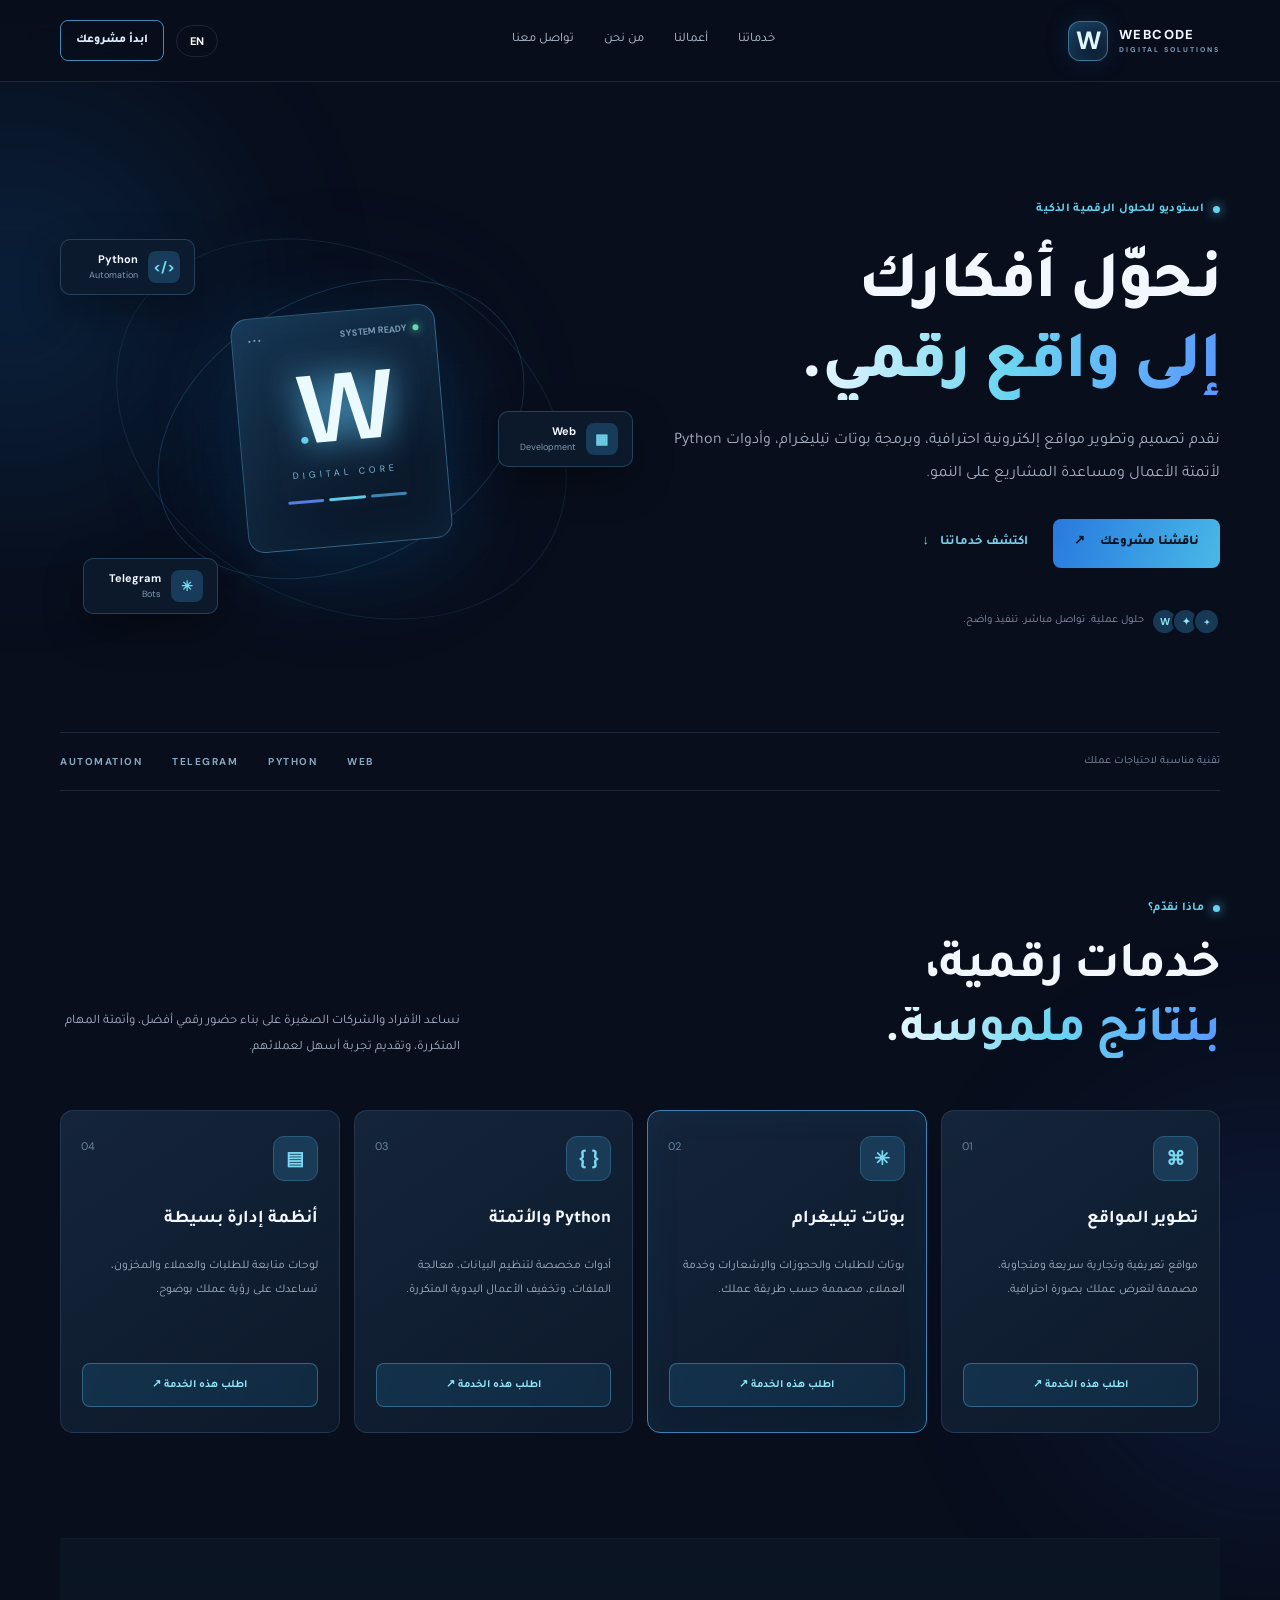
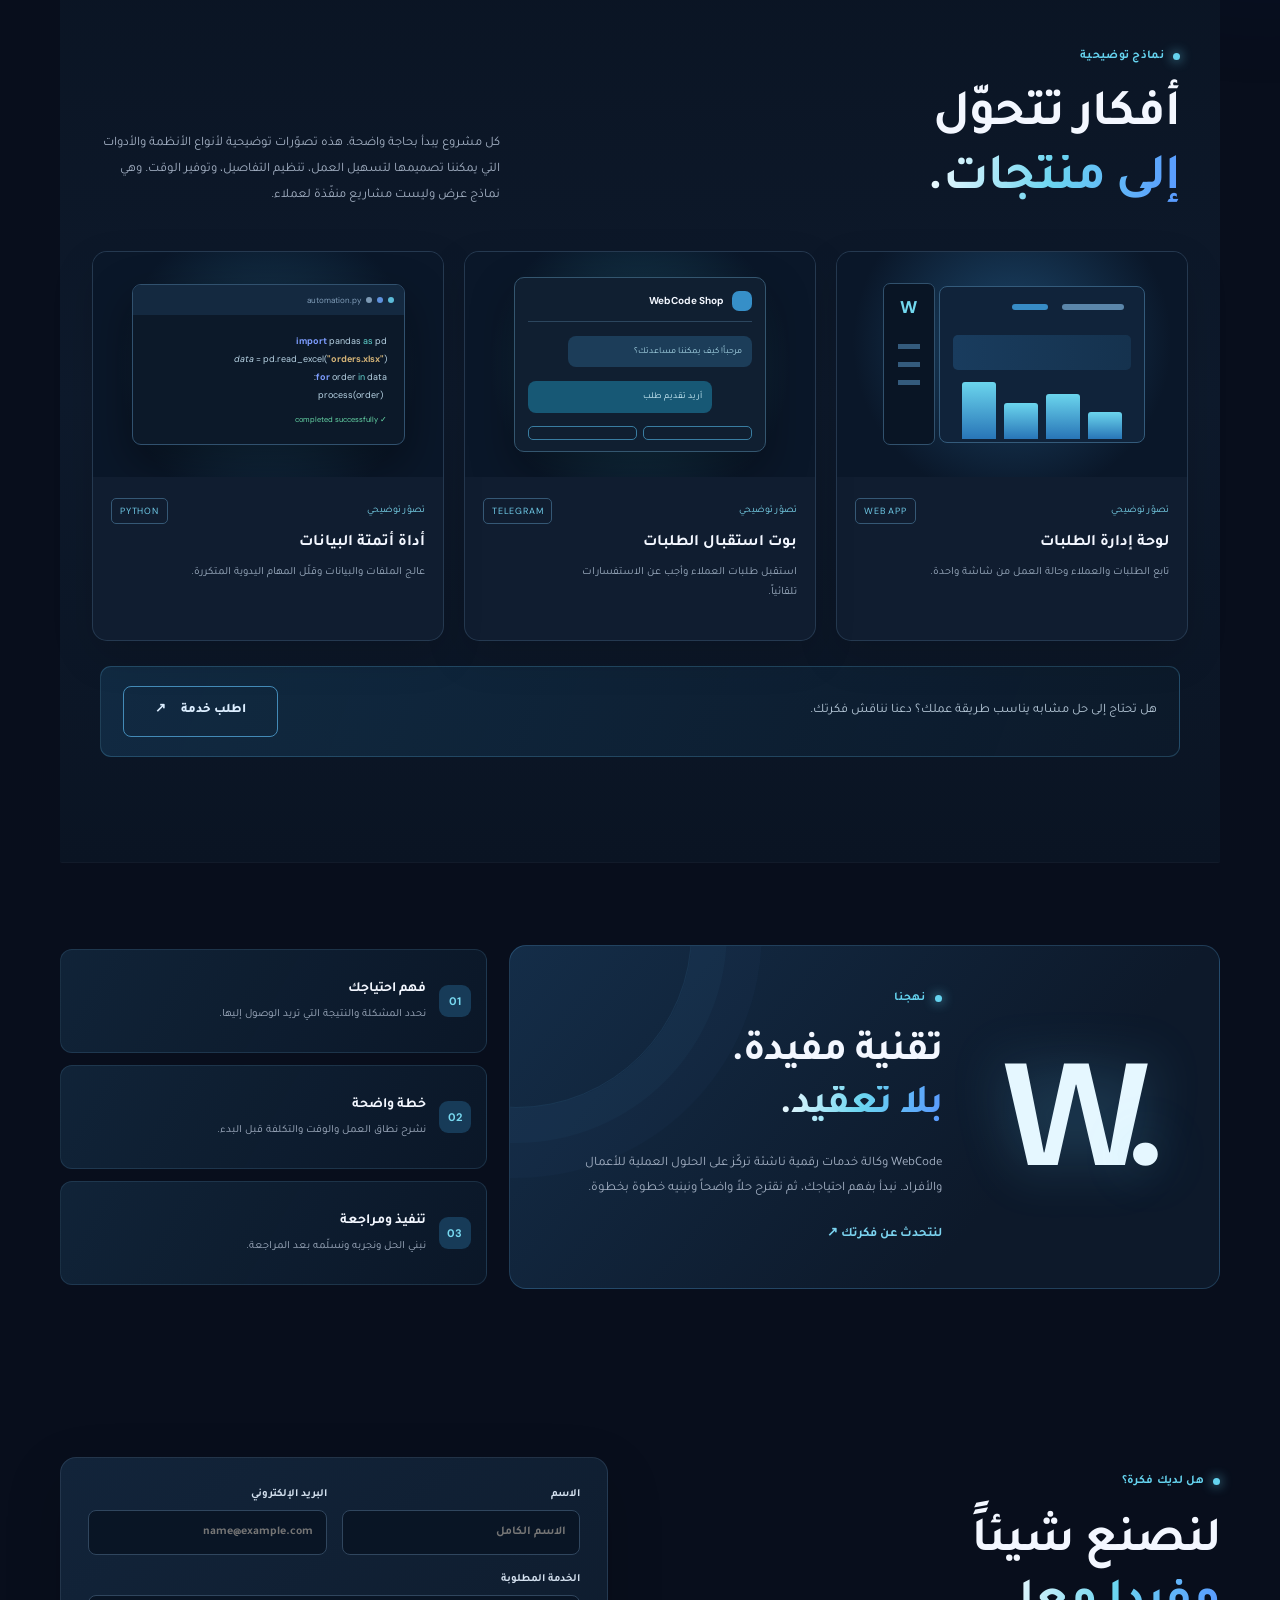
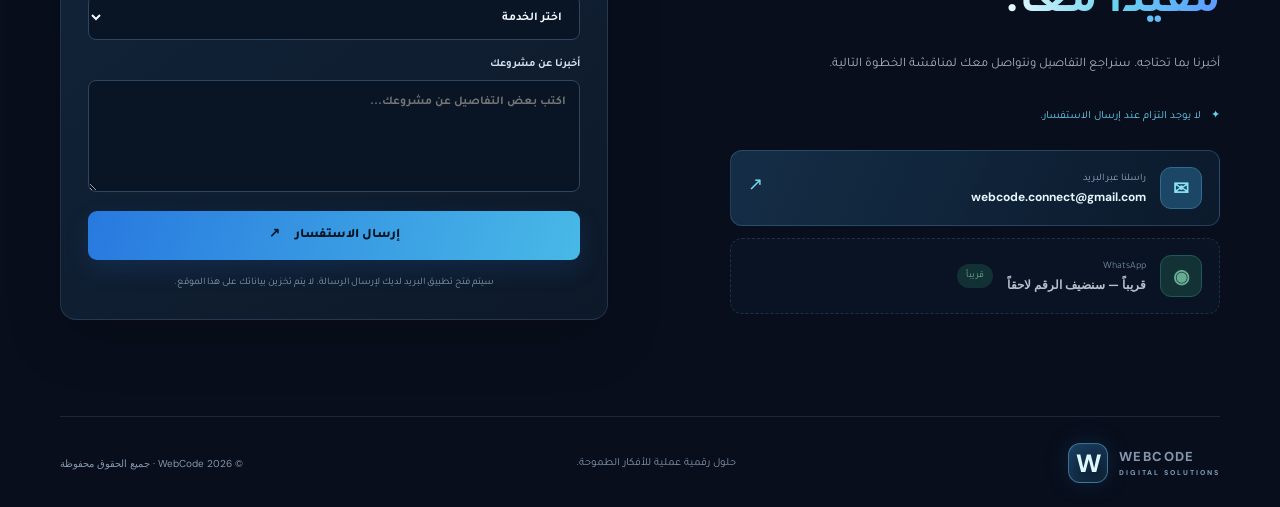
==== index.html @ d2f38f5b "Add files via upload" ====
<!doctype html>
<html lang="ar" dir="rtl">
<head>
<meta charset="utf-8"><meta name="viewport" content="width=device-width, initial-scale=1">
<meta name="description" content="WebCode في لبنان تقدم تصميم وتطوير المواقع الإلكترونية، إنشاء بوتات تيليغرام، وبرمجة أدوات Python وأتمتة الأعمال في لبنان والعالم العربي وخارجه.">
<meta name="theme-color" content="#080e1c"><meta name="robots" content="index, follow">
<meta property="og:type" content="website"><meta property="og:title" content="WebCode Lebanon | Web Development, Telegram Bots & Python"><meta property="og:description" content="تصميم وتطوير مواقع إلكترونية، بوتات تيليغرام، وأدوات Python لأتمتة الأعمال."><meta property="og:locale" content="ar_LB"><meta name="twitter:card" content="summary">
<link rel="icon" type="image/svg+xml" href="favicon.svg"><title>WebCode Lebanon | تصميم مواقع، بوتات تيليغرام وبرمجة Python</title>
<link rel="preconnect" href="https://fonts.googleapis.com"><link rel="preconnect" href="https://fonts.gstatic.com" crossorigin><link href="https://fonts.googleapis.com/css2?family=DM+Sans:wght@400;500;600;700;800&family=Tajawal:wght@400;500;600;700;800&display=swap" rel="stylesheet">
<script type="application/ld+json">{"@context":"https://schema.org","@type":"Organization","name":"WebCode","alternateName":"WebCode Lebanon","description":"WebCode Lebanon provides website development, Telegram bot development, Python automation and simple business systems.","areaServed":["Lebanon","Middle East","Worldwide"],"knowsAbout":["Web Development","Telegram Bots","Python Automation","Business Systems"],"availableLanguage":["Arabic","English"],"email":"webcode.connect@gmail.com"}</script>
<link rel="stylesheet" href="styles.css"></head>
<body><div class="ambient ambient-one"></div><div class="ambient ambient-two"></div>
<header class="site-header">
<a class="brand" href="#home" aria-label="WebCode home"><span class="brand-mark" aria-hidden="true">W</span><span class="brand-name">WEBCODE<span>DIGITAL SOLUTIONS</span></span></a>
<nav class="desktop-nav" aria-label="Main navigation"><a href="#services" data-i18n="navServices">خدماتنا</a><a href="#work" data-i18n="navWork">أعمالنا</a><a href="#about" data-i18n="navAbout">من نحن</a><a href="#contact" data-i18n="navContact">تواصل معنا</a></nav>
<div class="header-actions"><button class="lang-toggle" id="langToggle" type="button" aria-label="Switch language">EN</button><a class="button button-small button-outline" href="#contact" data-i18n="startProject">ابدأ مشروعك</a><button class="menu-toggle" id="menuToggle" aria-label="Open menu" aria-expanded="false">☰</button></div>
</header>
<main>
<section class="hero section-shell" id="home"><div class="hero-copy">
<div class="eyebrow"><span class="eyebrow-dot"></span><span data-i18n="eyebrow">استوديو للحلول الرقمية الذكية</span></div>
<h1 data-i18n="heroTitle">نحوّل أفكارك<br><span>إلى واقع رقمي.</span></h1>
<p class="hero-description" data-i18n="heroText">نقدم تصميم وتطوير مواقع إلكترونية احترافية، وبرمجة بوتات تيليغرام، وأدوات Python لأتمتة الأعمال ومساعدة المشاريع على النمو.</p>
<div class="hero-actions"><a class="button button-primary" href="#contact" data-i18n="heroCta">ناقشنا مشروعك <span class="arrow">↗</span></a><a class="text-link" href="#services" data-scroll-target="services" data-i18n="exploreServices">اكتشف خدماتنا <span>↓</span></a></div>
<div class="hero-proof"><div class="proof-avatars"><i>W</i><i>✦</i><i>+</i></div><span data-i18n="heroProof">حلول عملية. تواصل مباشر. تنفيذ واضح.</span></div></div>
<div class="hero-visual" aria-label="WebCode digital development and automation illustration"><div class="visual-grid"></div><div class="orbit orbit-a"></div><div class="orbit orbit-b"></div>
<div class="core-card"><div class="core-top"><span class="status"><i></i><b data-i18n="systemReady">SYSTEM READY</b></span><span class="core-dots">•••</span></div><div class="core-logo">W<span>.</span></div><div class="core-caption" data-i18n="digitalCore">DIGITAL CORE</div><div class="core-lines"><i></i><i></i><i></i></div></div>
<div class="float-card float-code"><span class="float-icon">&lt;/&gt;</span><div><b>Python</b><small data-i18n="automation">Automation</small></div></div>
<div class="float-card float-web"><span class="float-icon">▦</span><div><b>Web</b><small data-i18n="development">Development</small></div></div>
<div class="float-card float-bot"><span class="float-icon">✳</span><div><b>Telegram</b><small data-i18n="bots">Bots</small></div></div><div class="visual-glow"></div></div></section>
<section class="trust-strip section-shell"><span data-i18n="stripText">تقنية مناسبة لاحتياجات عملك</span><div><b>WEB</b><b>PYTHON</b><b>TELEGRAM</b><b>AUTOMATION</b></div></section>
<section class="section section-shell" id="services"><div class="section-heading"><div><div class="eyebrow"><span class="eyebrow-dot"></span><span data-i18n="whatWeDo">ماذا نقدّم؟</span></div><h2 data-i18n="servicesTitle">خدمات رقمية،<br><span>بنتائج ملموسة.</span></h2></div><p data-i18n="servicesIntro">نساعد الأفراد والشركات الصغيرة على بناء حضور رقمي أفضل، وأتمتة المهام المتكررة، وتقديم تجربة أسهل لعملائهم.</p></div>
<div class="service-grid">
<article class="service-card"><div class="service-icon">⌘</div><span class="card-number">01</span><h3 data-i18n="service1Title">تطوير المواقع</h3><p data-i18n="service1Text">مواقع تعريفية وتجارية سريعة ومتجاوبة، مصممة لتعرض عملك بصورة احترافية.</p><a href="#contact" class="card-link" data-service="Web development" data-i18n="learnMore">اطلب هذه الخدمة ↗</a></article>
<article class="service-card featured"><div class="service-icon">✳</div><span class="card-number">02</span><h3 data-i18n="service2Title">بوتات تيليغرام</h3><p data-i18n="service2Text">بوتات للطلبات والحجوزات والإشعارات وخدمة العملاء، مصممة حسب طريقة عملك.</p><a href="#contact" class="card-link" data-service="Telegram bots" data-i18n="learnMore">اطلب هذه الخدمة ↗</a></article>
<article class="service-card"><div class="service-icon">{ }</div><span class="card-number">03</span><h3 data-i18n="service3Title">Python والأتمتة</h3><p data-i18n="service3Text">أدوات مخصصة لتنظيم البيانات، معالجة الملفات، وتخفيف الأعمال اليدوية المتكررة.</p><a href="#contact" class="card-link" data-service="Python automation" data-i18n="learnMore">اطلب هذه الخدمة ↗</a></article>
<article class="service-card"><div class="service-icon">▤</div><span class="card-number">04</span><h3 data-i18n="service4Title">أنظمة إدارة بسيطة</h3><p data-i18n="service4Text">لوحات متابعة للطلبات والعملاء والمخزون، تساعدك على رؤية عملك بوضوح.</p><a href="#contact" class="card-link" data-service="Business systems" data-i18n="learnMore">اطلب هذه الخدمة ↗</a></article></div></section>
<section class="section section-shell work-section" id="work"><div class="section-heading"><div><div class="eyebrow"><span class="eyebrow-dot"></span><span data-i18n="selectedConcepts">نماذج توضيحية</span></div><h2 data-i18n="workTitle">أفكار تتحوّل<br><span>إلى منتجات.</span></h2></div><p data-i18n="workIntro">كل مشروع يبدأ بحاجة واضحة. هذه تصوّرات توضيحية لأنواع الأنظمة والأدوات التي يمكننا تصميمها لتسهيل العمل، تنظيم التفاصيل، وتوفير الوقت. وهي نماذج عرض وليست مشاريع منفّذة لعملاء.</p></div>
<div class="work-grid">
<article class="work-card work-large"><div class="work-art dashboard-art"><div class="dash-sidebar"></div><div class="dash-main"><i></i><i></i><div class="dash-chart"></div><div class="dash-bars"><b></b><b></b><b></b><b></b></div></div></div><div class="work-meta"><div><span data-i18n="concept">تصوّر توضيحي</span><h3 data-i18n="work1Title">لوحة إدارة الطلبات</h3><small class="work-description" data-i18n="work1Desc">تابع الطلبات والعملاء وحالة العمل من شاشة واحدة.</small></div><span class="work-tag">WEB APP</span></div></article>
<article class="work-card"><div class="work-art bot-art"><div class="chat-window"><div class="chat-head"><i></i><b>WebCode Shop</b></div><div class="chat-bubble" data-i18n="chatDemo1">مرحباً! كيف يمكننا مساعدتك؟</div><div class="chat-bubble user-bubble" data-i18n="chatDemo2">أريد تقديم طلب</div><div class="chat-options"><i></i><i></i></div></div></div><div class="work-meta"><div><span data-i18n="concept">تصوّر توضيحي</span><h3 data-i18n="work2Title">بوت استقبال الطلبات</h3><small class="work-description" data-i18n="work2Desc">استقبل طلبات العملاء وأجب عن الاستفسارات تلقائياً.</small></div><span class="work-tag">TELEGRAM</span></div></article>
<article class="work-card"><div class="work-art automation-art"><div class="code-window"><div class="code-head"><i></i><i></i><i></i><span>automation.py</span></div><div class="code-body"><b>import</b> pandas <em>as</em> pd<br><i>data</i> = pd.read_excel(<strong>"orders.xlsx"</strong>)<br><b>for</b> order <em>in</em> data:<br>&nbsp;&nbsp;process(order)<br><small>✓ completed successfully</small></div></div></div><div class="work-meta"><div><span data-i18n="concept">تصوّر توضيحي</span><h3 data-i18n="work3Title">أداة أتمتة البيانات</h3><small class="work-description" data-i18n="work3Desc">عالج الملفات والبيانات وقلّل المهام اليدوية المتكررة.</small></div><span class="work-tag">PYTHON</span></div></article></div><div class="work-cta"><p data-i18n="workCtaText">هل تحتاج إلى حل مشابه يناسب طريقة عملك؟ دعنا نناقش فكرتك.</p><a class="button button-outline" href="#contact" data-i18n="workCta">اطلب خدمة <span class="arrow">↗</span></a></div></section>
<section class="section section-shell about-section" id="about"><div class="about-panel"><div class="about-symbol" aria-hidden="true">W<span>.</span></div><div class="about-copy"><div class="eyebrow"><span class="eyebrow-dot"></span><span data-i18n="ourApproach">نهجنا</span></div><h2 data-i18n="aboutTitle">تقنية مفيدة.<br><span>بلا تعقيد.</span></h2><p data-i18n="aboutText">WebCode وكالة خدمات رقمية ناشئة تركّز على الحلول العملية للأعمال والأفراد. نبدأ بفهم احتياجك، ثم نقترح حلاً واضحاً ونبنيه خطوة بخطوة.</p><a class="text-link" href="#contact" data-i18n="talkToUs">لنتحدث عن فكرتك ↗</a></div></div>
<div class="about-points" aria-label="Our approach"><article><b>01</b><div><h3 data-i18n="point1Title">فهم احتياجك</h3><p data-i18n="point1Text">نحدد المشكلة والنتيجة التي تريد الوصول إليها.</p></div></article><article><b>02</b><div><h3 data-i18n="point2Title">خطة واضحة</h3><p data-i18n="point2Text">نشرح نطاق العمل والوقت والتكلفة قبل البدء.</p></div></article><article><b>03</b><div><h3 data-i18n="point3Title">تنفيذ ومراجعة</h3><p data-i18n="point3Text">نبني الحل ونجربه ونسلّمه بعد المراجعة.</p></div></article></div></section>
<section class="section section-shell contact-section" id="contact"><div class="contact-copy"><div class="eyebrow"><span class="eyebrow-dot"></span><span data-i18n="contactEyebrow">هل لديك فكرة؟</span></div><h2 data-i18n="contactTitle">لنصنع شيئاً<br><span>مفيداً معاً.</span></h2><p data-i18n="contactText">أخبرنا بما تحتاجه. سنراجع التفاصيل ونتواصل معك لمناقشة الخطوة التالية.</p><div class="contact-note"><span>✦</span><span data-i18n="contactNote">لا يوجد التزام عند إرسال الاستفسار.</span></div>
<div class="contact-channels">
<a class="contact-email" href="mailto:webcode.connect@gmail.com?subject=WebCode%20Project%20Inquiry"><b>✉</b><span><small data-i18n="emailUs">راسلنا عبر البريد</small><strong>webcode.connect@gmail.com</strong></span><i>↗</i></a>
<div class="contact-email whatsapp-soon"><b>◉</b><span><small>WhatsApp</small><strong data-i18n="whatsappSoon">قريباً — سنضيف الرقم لاحقاً</strong></span><label data-i18n="soon">قريباً</label></div>
</div></div>
<form class="contact-form" id="contactForm" action="https://formsubmit.co/webcode.connect@gmail.com" method="POST">
<input type="hidden" name="_subject" value="New project inquiry — WebCode">
<input type="hidden" name="_template" value="table"><label><span data-i18n="formName">الاسم</span><input name="name" required maxlength="80" autocomplete="name" placeholder="الاسم الكامل" data-i18n-placeholder="namePlaceholder"></label><label><span data-i18n="formEmail">البريد الإلكتروني</span><input name="_replyto" type="email" required maxlength="120" autocomplete="email" placeholder="name@example.com" data-i18n-placeholder="emailPlaceholder"></label><label><span data-i18n="formService">الخدمة المطلوبة</span><select name="service" required><option value="" data-i18n="chooseService">اختر الخدمة</option><option value="Website">تطوير موقع إلكتروني</option><option value="Telegram bot">بوت تيليغرام</option><option value="Python automation">أتمتة Python</option><option value="Business system">نظام إدارة</option><option value="Other">طلب آخر</option></select></label><label><span data-i18n="formDetails">أخبرنا عن مشروعك</span><textarea name="details" rows="4" required maxlength="1500" placeholder="اكتب بعض التفاصيل عن مشروعك..." data-i18n-placeholder="detailsPlaceholder"></textarea></label><button class="button button-primary submit-button" type="submit"><span data-i18n="sendRequest">إرسال الاستفسار</span><span>↗</span></button><p class="form-hint" id="formHint" data-i18n="formHint">سيتم فتح تطبيق البريد لديك لإرسال الرسالة. لا يتم تخزين بياناتك على هذا الموقع.</p></form></section>
</main>
<footer class="site-footer section-shell"><a class="brand" href="#home"><span class="brand-mark" aria-hidden="true">W</span><span class="brand-name">WEBCODE<span>DIGITAL SOLUTIONS</span></span></a><p data-i18n="footerText">حلول رقمية عملية للأفكار الطموحة.</p><span>© <span id="year"></span> WebCode · <span data-i18n="rights">جميع الحقوق محفوظة</span></span></footer>
<script src="script.js"></script></body></html>
---- styles.css ----
*{box-sizing:border-box}
:root{--bg:#080e1c;--bg2:#0c1728;--panel:#101d30;--text:#f3f7ff;--muted:#a4b1c4;--blue:#438ff0;--cyan:#65d3ef;--line:rgba(150,184,224,.15)}
html{scroll-behavior:smooth;scroll-padding-top:100px;overflow-x:clip}
body{margin:0;background:var(--bg);color:var(--text);font-family:"Tajawal",sans-serif;line-height:1.75;overflow-x:hidden}
body[dir=ltr]{font-family:"DM Sans",sans-serif}
a{color:inherit;text-decoration:none}button,input,select,textarea{font:inherit}
.section-shell{width:min(1160px,calc(100% - 48px));margin-inline:auto}
.ambient{position:fixed;z-index:-1;pointer-events:none;border-radius:50%;filter:blur(95px);opacity:.17}
.ambient-one{width:390px;height:390px;top:100px;left:-180px;background:#1676c7}
.ambient-two{width:420px;height:420px;top:1100px;right:-200px;background:#244caa}
.site-header{height:82px;position:sticky;top:0;z-index:30;display:flex;align-items:center;justify-content:space-between;padding:0 max(24px,calc((100vw - 1160px)/2));gap:25px;background:rgba(8,14,28,.88);backdrop-filter:blur(18px);border-bottom:1px solid var(--line)}
.brand{display:flex;align-items:center;gap:11px;direction:ltr;flex-shrink:0}
.brand-mark{width:38px;height:38px;border-radius:10px;display:grid;place-items:center;background:linear-gradient(145deg,#173657,#0d1b2e);border:1px solid #315b7b;color:#dff8ff;font:800 24px "DM Sans";box-shadow:0 0 24px #277fc22b}
.brand-name{font:800 13px "DM Sans";letter-spacing:1.4px;display:flex;flex-direction:column;line-height:1.2}
.brand-name span{font-size:7px;letter-spacing:2px;color:#7c9bb9;margin-top:4px}
.desktop-nav{display:flex;align-items:center;gap:30px;color:#b7c4d6;font-size:13px}
.desktop-nav a{transition:color .2s}.desktop-nav a:hover{color:var(--cyan)}
.header-actions{display:flex;align-items:center;gap:12px}
.lang-toggle{border:1px solid var(--line);border-radius:30px;background:transparent;color:white;padding:8px 13px;font:700 11px "DM Sans";cursor:pointer}
.button{display:inline-flex;align-items:center;justify-content:center;gap:15px;padding:13px 21px;border:0;border-radius:8px;background:linear-gradient(110deg,#2879df,#48b9e7);color:#061321;font-weight:800;font-size:13px;cursor:pointer;transition:transform .2s,filter .2s}
.button:hover{transform:translateY(-2px);filter:brightness(1.08)}
.button-small{padding:9px 15px;font-size:12px}
.button-outline{background:transparent;color:#dceeff;border:1px solid #438ab7}
.menu-toggle{display:none;border:0;background:none;color:white;font-size:22px;cursor:pointer}
.hero{min-height:650px;padding-top:78px;padding-bottom:35px;display:grid;grid-template-columns:1fr 1fr;align-items:center;gap:35px}
.hero-copy{padding-bottom:25px}
.eyebrow{display:inline-flex;align-items:center;gap:9px;color:var(--cyan);font-size:12px;font-weight:700;letter-spacing:.3px}
.eyebrow-dot{width:7px;height:7px;border-radius:50%;background:var(--cyan);box-shadow:0 0 12px var(--cyan)}
.hero h1{font-size:clamp(44px,5.2vw,68px);line-height:1.2;letter-spacing:-1.5px;margin:22px 0 18px;font-weight:800}
.hero h1 span,.section-heading h2 span,.about-panel h2 span,.contact-copy h2 span{background:linear-gradient(100deg,#f4fbff,#6bd5f0,#5898ff);background-clip:text;-webkit-background-clip:text;color:transparent}
.hero-description{max-width:590px;color:var(--muted);font-size:16px;line-height:2.05}
.hero-actions{display:flex;align-items:center;gap:25px;flex-wrap:wrap;margin-top:28px}
.text-link{color:#7bd3ef;font-size:13px;font-weight:700}.text-link span{margin-inline-start:8px}
.hero-proof{display:flex;align-items:center;gap:13px;color:#8798ad;font-size:11px;margin-top:40px}
.proof-avatars{display:flex;direction:ltr}.proof-avatars i{font-style:normal;width:27px;height:27px;margin-left:-6px;border-radius:50%;display:grid;place-items:center;background:#183956;border:2px solid var(--bg);color:#8ee5f5;font:700 10px "DM Sans"}
.hero-visual{height:440px;position:relative;display:grid;place-items:center}
.visual-grid{position:absolute;inset:10%;opacity:.2;background-image:linear-gradient(rgba(88,164,216,.17) 1px,transparent 1px),linear-gradient(90deg,rgba(88,164,216,.17) 1px,transparent 1px);background-size:28px 28px;mask-image:radial-gradient(ellipse,#000,transparent 70%)}
.orbit{position:absolute;border:1px solid rgba(90,177,235,.2);border-radius:50%;transform:rotate(-28deg)}
.orbit-a{width:390px;height:270px}.orbit-b{width:475px;height:350px;transform:rotate(28deg);opacity:.6}
.core-card{width:205px;height:235px;z-index:2;position:relative;border:1px solid rgba(112,190,238,.38);border-radius:17px;background:linear-gradient(145deg,#173653,#0b192b 75%);box-shadow:0 25px 85px #0d5b943b,inset 0 0 45px #2c85bb18;display:flex;align-items:center;flex-direction:column;padding:16px;transform:rotate(-5deg)}
.core-top{width:100%;display:flex;justify-content:space-between;align-items:center;color:#7b9bb7;font:9px "DM Sans"}
.status{display:flex;align-items:center;gap:6px}.status i{width:6px;height:6px;border-radius:50%;background:#61dcae;box-shadow:0 0 9px #61dcae}
.core-dots{letter-spacing:2px}
.core-logo{font:800 100px/.95 "DM Sans";letter-spacing:-12px;margin-top:22px;color:#eafaff;text-shadow:0 0 35px #5abbe9}
.core-logo span{color:var(--cyan)}
.core-caption{font:9px "DM Sans";letter-spacing:4px;color:#83b6d5;margin-top:13px}
.core-lines{width:70%;display:flex;gap:5px;margin-top:19px}.core-lines i{height:3px;flex:1;border-radius:4px;background:#3f83b4}.core-lines i:nth-child(2){background:#60c9e3}.core-lines i:nth-child(3){background:#547ce1}
.float-card{position:absolute;z-index:3;display:flex;align-items:center;gap:10px;padding:11px 14px;background:rgba(12,27,45,.95);border:1px solid rgba(115,181,225,.25);border-radius:10px;box-shadow:0 15px 40px #0005;min-width:135px}
.float-card b,.float-card small{display:block}.float-card b{font:700 11px "DM Sans"}.float-card small{font:9px "DM Sans";color:#809bb5;margin-top:3px}
.float-icon{width:32px;height:32px;display:grid;place-items:center;border-radius:8px;background:#173b58;color:#75d9f0;font:700 14px "DM Sans"}
.float-code{top:30px;left:0}.float-web{top:46%;right:-10px}.float-bot{bottom:35px;left:4%}
.visual-glow{position:absolute;width:180px;height:180px;border-radius:50%;background:#147cc5;filter:blur(90px);opacity:.2}
.trust-strip{display:flex;align-items:center;justify-content:space-between;border-top:1px solid var(--line);border-bottom:1px solid var(--line);padding-block:19px;color:#8092a9;font-size:11px}
.trust-strip div{display:flex;gap:30px;font:10px "DM Sans";letter-spacing:1.5px;color:#8aa7c1}
.section{padding-top:105px;padding-bottom:105px}
.section-heading{display:flex;align-items:end;justify-content:space-between;gap:40px;margin-bottom:45px}
.section-heading h2,.about-panel h2,.contact-copy h2{font-size:clamp(36px,4vw,51px);line-height:1.25;letter-spacing:-1px;margin:13px 0 0}
.section-heading>p{max-width:400px;color:var(--muted);font-size:13px;line-height:2;margin:0 0 4px}
.service-grid{display:grid;grid-template-columns:repeat(4,1fr);gap:14px}
.service-card{position:relative;display:flex;flex-direction:column;align-items:flex-start;padding:25px 21px;min-height:280px;border:1px solid var(--line);border-radius:13px;background:linear-gradient(145deg,#14243a,#0d192a);transition:.22s}
.service-card:hover,.work-card:hover{transform:translateY(-5px);border-color:#4b9bc9}
.service-card.featured{border-color:#3a83b4;box-shadow:inset 0 0 35px #1764a51b}
.service-icon{width:45px;height:45px;border-radius:11px;background:#193b58;border:1px solid #2c5b7a;color:#7bd8f0;display:grid;place-items:center;font:700 19px "DM Sans"}
.card-number{position:absolute;top:28px;left:20px;color:#6885a2;font:11px "DM Sans"}
.service-card h3{font-size:18px;margin:23px 0 8px}.service-card p{font-size:12px;line-height:1.95;color:var(--muted);min-height:76px;flex:1}
.card-link{display:inline-flex;align-items:center;justify-content:center;gap:9px;min-height:40px;padding:0 15px;margin-top:14px;border:1px solid rgba(91,181,222,.42);border-radius:8px;background:linear-gradient(110deg,rgba(29,91,133,.32),rgba(20,58,88,.5));color:#91e5f6;font-size:11px;font-weight:700;text-decoration:none;transition:background .2s,border-color .2s,transform .2s;align-self:stretch;text-align:center}.card-link:hover{background:linear-gradient(110deg,#1c638d,#17476b);border-color:#73d5ee;transform:translateY(-2px)}.card-link:focus-visible{outline:2px solid #7bdcf3;outline-offset:3px}
.work-section{background:linear-gradient(180deg,#0a1423,#0e1a2c,#0a1423);border-block:1px solid #ffffff08}
.work-grid{display:grid;grid-template-columns:1.2fr 1fr 1fr;gap:17px}
.work-card{border:1px solid var(--line);border-radius:13px;overflow:hidden;background:#101d30;transition:.22s;display:flex;flex-direction:column}
.work-art{height:225px;position:relative;overflow:hidden;display:grid;place-items:center;background:radial-gradient(circle at 50% 40%,#1c466a,#0a1729 72%)}
.dashboard-art{display:block}
.dash-sidebar{position:absolute;left:13%;top:14%;bottom:14%;width:15%;border-radius:7px;background:#091525;border:1px solid #31516d}
.dash-sidebar:before{content:"W";display:block;color:#72d9ef;font:800 17px "DM Sans";text-align:center;padding:12px}
.dash-sidebar:after{content:"";display:block;width:22px;height:5px;background:#345b7d;margin:14px auto;box-shadow:0 18px #345b7d,0 36px #345b7d}
.dash-main{position:absolute;right:12%;top:15%;height:70%;width:59%;padding:13px;background:#10233a;border:1px solid #345b7b;border-radius:8px}
.dash-main>i{display:inline-block;width:35%;height:6px;background:#5b86aa;border-radius:5px;margin:4px 7px 13px}.dash-main>i:nth-child(2){width:20%;background:#378cc6}
.dash-chart{height:35px;background:linear-gradient(90deg,#193c5e,#15324e);border-radius:5px}
.dash-bars{height:78px;display:flex;align-items:end;gap:8px;padding:9px}
.dash-bars b{flex:1;height:45%;background:linear-gradient(#6bd5ed,#2875b7);border-radius:3px 3px 0 0}.dash-bars b:nth-child(2){height:75%}.dash-bars b:nth-child(3){height:60%}.dash-bars b:nth-child(4){height:95%}
.bot-art{background:radial-gradient(circle,#19475c,#0a1729 72%)}
.chat-window{width:72%;height:78%;padding:13px;border:1px solid #34566f;border-radius:10px;background:#101f31;box-shadow:0 18px 45px #0005}
.chat-head{display:flex;align-items:center;gap:8px;border-bottom:1px solid #2c465e;padding-bottom:10px;font:10px "DM Sans"}
.chat-head i{width:20px;height:20px;border-radius:7px;background:#368fc8}
.chat-bubble{width:82%;padding:8px 10px;margin-top:14px;border-radius:8px;background:#1c3d59;color:#a9d8e8;font-size:9px}
.user-bubble{margin-inline-start:auto;background:#175875;color:#d7f6ff}
.chat-options{display:flex;gap:6px;margin-top:13px}.chat-options i{height:14px;flex:1;border:1px solid #397da1;border-radius:5px}
.automation-art{background:radial-gradient(circle,#19405b,#0a1729 72%)}
.code-window{width:78%;border:1px solid #31516e;border-radius:9px;background:#0c1929;box-shadow:0 18px 45px #0006;overflow:hidden}
.code-head{height:30px;display:flex;align-items:center;gap:5px;padding:0 10px;background:#142940}
.code-head i{width:6px;height:6px;border-radius:50%;background:#5cbbd8}.code-head i:nth-child(2){background:#5e91dd}.code-head i:nth-child(3){background:#7d9ab5}
.code-head span{margin-left:auto;color:#809db8;font:8px "DM Sans"}
.code-body{padding:17px;color:#b8d3e4;font:9px/2 "DM Sans"}.code-body b{color:#7d9dff}.code-body em{color:#62d6d1;font-style:normal}.code-body strong{color:#d5b477}.code-body small{display:block;color:#66d6a7;margin-top:8px}
.work-meta{display:flex;align-items:center;justify-content:space-between;padding:17px 19px 20px;gap:10px}
.work-meta span{color:#70cce9;font-size:9px}.work-meta h3{font-size:16px;margin:5px 0 0}.work-tag{font:9px "DM Sans";letter-spacing:1px;border:1px solid #31516d;padding:5px 7px;border-radius:5px;white-space:nowrap}
.about-section{padding-bottom:80px}
.about-panel{display:grid;grid-template-columns:.8fr 1.2fr;align-items:center;gap:60px;padding:55px 65px;border:1px solid rgba(91,173,227,.24);border-radius:18px;background:linear-gradient(130deg,#142d48,#0d192a 70%);position:relative;overflow:hidden}
.about-panel:after{content:"";position:absolute;width:350px;height:350px;border:1px solid #5bb3e51a;border-radius:50%;left:-170px;top:-190px;box-shadow:0 0 0 35px #5bb3e509,0 0 0 70px #5bb3e506}
.about-symbol{font:800 170px/.9 "DM Sans";letter-spacing:-18px;color:#e5f7ff;text-align:center;text-shadow:0 0 55px #5abbe955;direction:ltr}
.about-panel p,.contact-copy>p{color:var(--muted);font-size:14px;line-height:2.05;max-width:560px;margin:18px 0}
.about-points{display:grid;grid-template-columns:repeat(3,1fr);gap:20px;margin-top:22px}
.about-points>div{border-top:1px solid #4b8fb54a;padding-top:15px}
.about-points b{color:var(--cyan);font:12px "DM Sans"}
.about-points h3{font-size:15px;margin:7px 0}.about-points p{color:var(--muted);font-size:11px;margin:0;line-height:1.8}
.contact-section{display:grid;grid-template-columns:1fr .85fr;gap:80px;align-items:center;padding-top:75px;padding-bottom:100px}
.contact-copy h2{margin-top:15px}.contact-note{display:flex;align-items:center;gap:10px;color:#8fa5bb;font-size:11px;margin-top:28px}.contact-note span{color:var(--cyan)}

.contact-channels{display:grid;gap:12px;max-width:470px;margin-top:24px}
.contact-email{position:relative;display:flex;align-items:center;gap:14px;min-height:76px;padding:14px 17px;border:1px solid rgba(112,183,229,.24);border-radius:12px;background:linear-gradient(115deg,rgba(22,48,74,.92),rgba(12,27,45,.94));transition:transform .2s,border-color .2s,background .2s;direction:inherit}
a.contact-email:hover{transform:translateY(-3px);border-color:#55b8e2;background:linear-gradient(115deg,#193d5e,#10243b)}
.contact-email>b{width:42px;height:42px;flex:0 0 42px;display:grid;place-items:center;border-radius:11px;background:#1b4665;border:1px solid #326b8d;color:#8be3f4;font:700 19px "DM Sans"}
.contact-email>span{display:flex;flex-direction:column;gap:3px;min-width:0}
.contact-email small{color:#91a9bf;font-size:10px;line-height:1.4}
.contact-email strong{color:#e7f5ff;font:700 12px "DM Sans";overflow-wrap:anywhere}
.contact-email>i{margin-inline-start:auto;color:#75d9f0;font-style:normal;font-size:18px}
.contact-email.whatsapp-soon{opacity:.78;cursor:default;border-style:dashed;background:rgba(12,27,45,.62)}
.contact-email.whatsapp-soon>b{background:#173d3d;border-color:#286c68;color:#83d9b4}
.contact-email.whatsapp-soon label{margin:0 0 0 auto;padding:4px 9px;border-radius:20px;background:#173b3b;color:#91dec0;font-size:9px;white-space:nowrap}
.submit-button{width:100%;min-height:48px;border-radius:9px;box-shadow:0 9px 25px #2879df26}
.submit-button:focus-visible,.contact-email:focus-visible{outline:2px solid #7bdcf3;outline-offset:3px}
body[dir=ltr] .contact-email{direction:ltr}
.contact-form{padding:27px;border:1px solid var(--line);border-radius:13px;background:linear-gradient(145deg,#12243a,#0d1929)}
.contact-form label{display:block;color:#d4e1ef;font-size:11px;margin-bottom:14px}
.contact-form input,.contact-form select,.contact-form textarea{display:block;width:100%;margin-top:6px;padding:11px 12px;border:1px solid #30465e;border-radius:7px;background:#091525;color:#f4f8ff;outline:none;font-size:12px}
.contact-form input:focus,.contact-form select:focus,.contact-form textarea:focus{border-color:#58bfe5;box-shadow:0 0 0 3px #58bfe514}
.contact-form select option{background:#0d1929}.contact-form textarea{resize:vertical;min-height:95px}
.submit-button{width:100%;min-height:48px;border-radius:9px;box-shadow:0 9px 25px #2879df26}.form-hint{color:#8499af;font-size:10px;line-height:1.7;margin:12px 0 0}
.site-footer{border-top:1px solid var(--line);padding-top:26px;padding-bottom:24px;display:flex;align-items:center;justify-content:space-between;gap:20px;color:#8496ad;font-size:11px}
.site-footer p{margin:0}.site-footer>span{font:10px "DM Sans"}
body[dir=ltr] .hero-copy,body[dir=ltr] .section-heading,body[dir=ltr] .contact-copy{text-align:left}
body[dir=ltr] .card-number{left:auto;right:20px}
body[dir=ltr] .float-code{left:auto;right:0}body[dir=ltr] .float-bot{left:auto;right:4%}body[dir=ltr] .float-web{right:auto;left:-10px}
body[dir=ltr] .dash-sidebar{left:auto;right:13%}body[dir=ltr] .dash-main{right:auto;left:12%}
@media(max-width:950px){.desktop-nav{gap:16px;font-size:11px}.service-grid{grid-template-columns:repeat(2,1fr)}.work-grid{grid-template-columns:1fr 1fr}.work-large{grid-column:span 2}.about-panel{gap:30px;padding:40px}.contact-section{gap:35px}}
@media(max-width:700px){.section-shell{width:calc(100% - 34px)}.site-header{height:70px;padding-inline:17px}.desktop-nav{display:none;position:absolute;top:70px;left:0;right:0;background:#0b1728;border-bottom:1px solid var(--line);padding:14px 22px;flex-direction:column;align-items:stretch;gap:0}.desktop-nav.open{display:flex}.desktop-nav a{padding:11px 0;border-bottom:1px solid #ffffff0b}.menu-toggle{display:block}.header-actions .button{display:none}.hero{padding-top:55px;grid-template-columns:1fr;gap:0}.hero h1{font-size:43px}.hero-description{font-size:14px}.hero-visual{height:350px;transform:scale(.9);margin-top:-5px}.orbit-a{width:300px;height:220px}.orbit-b{width:360px;height:275px}.core-card{width:170px;height:200px}.core-logo{font-size:82px;margin-top:15px}.float-web{right:0}.trust-strip{align-items:flex-start;gap:12px;flex-direction:column}.trust-strip div{gap:17px;flex-wrap:wrap}.section{padding-block:76px}.section-heading{display:block;margin-bottom:30px}.section-heading>p{margin-top:15px}.section-heading h2,.about-panel h2,.contact-copy h2{font-size:36px}.service-grid{gap:10px}.service-card{padding:19px 15px;min-height:275px}.card-number{left:14px;top:24px}.service-card h3{font-size:16px}.service-card p{font-size:11px}.work-grid{grid-template-columns:1fr;gap:13px}.work-large{grid-column:auto}.work-art{height:205px}.about-panel{grid-template-columns:1fr;padding:30px 22px;gap:12px}.about-symbol{font-size:125px;letter-spacing:-14px}.about-points{gap:10px}.about-points h3{font-size:12px}.about-points p{font-size:10px}.contact-section{grid-template-columns:1fr;gap:25px;padding-top:55px}.contact-form{padding:20px}.contact-channels{max-width:none}.contact-email{padding:13px;gap:11px}.contact-email strong{font-size:11px}.site-footer{flex-wrap:wrap}.site-footer p{order:3;width:100%}}
@media(max-width:390px){.hero h1{font-size:37px}.service-grid{grid-template-columns:1fr}.service-card{min-height:235px}.service-card p{min-height:auto}.hero-visual{transform:scale(.78);margin-block:-20px}}

.work-cta{display:flex;align-items:center;justify-content:space-between;gap:18px;margin-top:24px;padding:17px 20px;border:1px solid rgba(91,181,222,.2);border-radius:11px;background:rgba(19,43,66,.56)}
.work-cta p{margin:0;color:#b7c9d9;font-size:12px;line-height:1.8}
.work-cta .button{white-space:nowrap}
@media(max-width:700px){.work-cta{align-items:stretch;flex-direction:column;padding:16px}.work-cta .button{width:100%;justify-content:center}.service-card{min-height:285px}.card-link{min-height:42px;padding-inline:9px;font-size:10px}}
@media(max-width:390px){.service-card{min-height:0}.service-card p{min-height:0}.card-link{align-self:stretch}}

/* Final visual refinement: navigation, portfolio, approach and contact */
:root{--header-height:82px}
html{scroll-padding-top:calc(var(--header-height) + 14px)}
main section[id]{scroll-margin-top:calc(var(--header-height) + 14px)}
.brand-mark{width:40px;height:40px;border-radius:12px;font-size:25px;line-height:1;font-weight:800;letter-spacing:-2px;background:linear-gradient(145deg,#173b5d,#0b1a2c);border:1px solid rgba(103,190,231,.5);box-shadow:0 0 25px #277fc22b,inset 0 0 12px #55bce51a}
.core-logo{font-size:96px;font-weight:800;letter-spacing:-9px}
.core-logo span{font-size:.45em;margin-left:3px;color:var(--cyan)}

/* Portfolio cards share one grid rhythm and equal visual weight. */
.work-section{padding-inline:clamp(18px,3vw,32px);border-radius:2px}
.work-section .section-heading{max-width:1080px;margin-inline:auto;margin-bottom:38px}
.work-grid{grid-template-columns:repeat(3,minmax(0,1fr));gap:20px;align-items:stretch}
.work-card{min-width:0;min-height:390px;border-radius:15px;border-color:rgba(126,177,216,.19);box-shadow:0 16px 42px rgba(0,0,0,.13)}
.work-card:hover{box-shadow:0 22px 48px rgba(0,0,0,.22)}
.work-art{height:225px;flex:0 0 225px}
.work-meta{display:flex;align-items:flex-start;justify-content:space-between;gap:12px;padding:19px 18px 21px;flex:1}
.work-meta>div{min-width:0}
.work-meta span:not(.work-tag){display:inline-block;color:#7bd8ef;font-size:10px;letter-spacing:.15px}
.work-meta h3{font-size:16px;line-height:1.5;margin:7px 0 0}
.work-description{display:block;margin-top:8px;color:#9eafc2;font-size:11px;line-height:1.85;max-width:290px}
.work-tag{margin-top:2px;flex:0 0 auto;font:8px "DM Sans";letter-spacing:.8px;border-color:#355875;color:#a7c5db;padding:6px 8px}
.work-cta{max-width:1080px;margin:25px auto 0;padding:19px 22px;border-color:rgba(91,181,222,.25);background:linear-gradient(110deg,rgba(19,48,74,.78),rgba(12,27,44,.72))}
.work-cta p{font-size:13px}
.work-cta .button{min-width:155px;min-height:44px}

/* Keep the three principles alongside the approach panel, not underneath it. */
.about-section{display:grid;grid-template-columns:minmax(0,1.25fr) minmax(270px,.75fr);gap:22px;align-items:stretch;padding-top:82px;padding-bottom:82px}
.about-panel{height:100%;min-height:340px;grid-template-columns:minmax(145px,.7fr) minmax(0,1.3fr);gap:28px;padding:40px 36px;border-radius:17px}
.about-symbol{font-size:145px;letter-spacing:-14px;position:relative;z-index:1}
.about-copy{position:relative;z-index:1;min-width:0}
.about-copy h2{font-size:clamp(32px,3.2vw,43px);line-height:1.3}
.about-copy p{font-size:13px;line-height:1.95}
.about-points{display:flex;flex-direction:column;justify-content:center;gap:12px;margin:0;min-width:0}
.about-points article{display:flex;flex-direction:row;align-items:flex-start;gap:13px;min-width:0;min-height:0;padding:16px 15px;border:1px solid rgba(91,143,181,.2);border-radius:12px;background:linear-gradient(120deg,rgba(18,39,61,.85),rgba(12,26,43,.8));transition:border-color .2s,transform .2s}
.about-points article:hover{border-color:rgba(101,211,239,.48);transform:translateX(-3px)}
.about-points article>b{width:32px;height:32px;display:grid;place-items:center;border-radius:9px;background:#173b58;color:#78d9f0;font:700 11px "DM Sans";flex:0 0 32px}
.about-points h3{font-size:14px;margin:0 0 4px}
.about-points p{font-size:11px;line-height:1.75}
body[dir=ltr] .about-points article:hover{transform:translateX(3px)}

/* Contact form: balanced two-column fields on desktop, one column on phones. */
.contact-section{grid-template-columns:minmax(0,1fr) minmax(0,1fr);gap:clamp(30px,5vw,66px);align-items:start;padding-top:86px;padding-bottom:96px}
.contact-copy{padding-top:12px;min-width:0}
.contact-copy h2{font-size:clamp(36px,4vw,49px)}
.contact-copy>p{max-width:490px;font-size:13px}
.contact-channels{max-width:490px}
.contact-form{display:grid;grid-template-columns:repeat(2,minmax(0,1fr));column-gap:15px;row-gap:3px;padding:27px;border-radius:16px;box-shadow:0 20px 55px rgba(0,0,0,.17)}
.contact-form label{min-width:0;margin-bottom:12px;font-size:11px;font-weight:600}
.contact-form label:nth-of-type(n+3){grid-column:1/-1}
.contact-form input,.contact-form select,.contact-form textarea{min-height:45px;padding:11px 13px;border-radius:8px;font-size:12px}
.contact-form textarea{min-height:112px;line-height:1.8}
.contact-form .submit-button,.contact-form .form-hint{grid-column:1/-1}
.contact-form .submit-button{min-height:49px;margin-top:4px}
.form-hint{font-size:10px;text-align:center}
.contact-email{min-width:0}
.contact-email strong{word-break:break-word}

@media(max-width:1000px){
  .site-header{gap:16px}
  .desktop-nav{gap:18px}
  .about-section{grid-template-columns:1fr;gap:16px}
  .about-panel{grid-template-columns:minmax(130px,.5fr) minmax(0,1.5fr);gap:24px;padding:32px}
  .about-points{display:flex;flex-direction:column;gap:11px}
  .about-symbol{font-size:92px;text-align:start;letter-spacing:-8px}
  .about-copy h2{font-size:36px}
  .work-grid{gap:14px}
  .work-meta{flex-direction:column}
  .work-tag{align-self:flex-start}
}
@media(max-width:700px){
  :root{--header-height:70px}
  html{scroll-padding-top:calc(var(--header-height) + 10px)}
  main section[id]{scroll-margin-top:calc(var(--header-height) + 10px)}
  .brand-mark{width:36px;height:36px;border-radius:10px;font-size:23px}
  .work-section{padding-inline:17px}
  .work-section .section-heading{margin-bottom:25px}
  .work-grid{grid-template-columns:1fr;gap:15px}
  .work-card{min-height:0}
  .work-art{height:215px;flex-basis:215px}
  .work-meta{flex-direction:row;align-items:flex-start;padding:17px}
  .work-meta h3{font-size:15px}
  .work-tag{align-self:flex-start}
  .work-cta{margin-top:18px;padding:17px}
  .about-section{display:flex;flex-direction:column;gap:15px;padding-top:64px;padding-bottom:65px}
  .about-panel{min-height:0;grid-template-columns:1fr;padding:27px 23px;gap:7px}
  .about-symbol{font-size:88px;letter-spacing:-8px;text-align:start}
  .about-copy h2{font-size:35px}
  .about-copy p{font-size:12px}
  .about-points{display:flex;flex-direction:column;gap:9px}
  .about-points article{display:grid;grid-template-columns:34px minmax(0,1fr);min-height:0;padding:13px}
  .about-points h3{font-size:13px}
  .about-points p{font-size:10px}
  .contact-section{grid-template-columns:1fr;gap:25px;padding-top:60px;padding-bottom:70px}
  .contact-copy{padding-top:0}
  .contact-form{grid-template-columns:1fr;padding:20px;gap:0}
  .contact-form label,.contact-form label:nth-of-type(n+3),.contact-form .submit-button,.contact-form .form-hint{grid-column:1}
  .contact-form input,.contact-form select,.contact-form textarea{min-height:46px}
  .contact-form textarea{min-height:110px}
}
@media(max-width:390px){
  .work-art{height:190px;flex-basis:190px}
  .work-meta{gap:8px}
  .work-tag{font-size:7px;padding:5px 6px}
  .contact-form{padding:17px}
  .contact-email strong{font-size:10px}
}
@media(max-width:1000px){.work-grid{grid-template-columns:repeat(2,minmax(0,1fr))}.work-large{grid-column:auto}}
@media(max-width:850px){.contact-section{grid-template-columns:1fr;gap:26px}.contact-form{width:100%;max-width:720px}}


/* Final consistency and compact vertical approach cards. */
.service-grid{align-items:stretch}
.service-card{height:100%;min-height:300px}
.service-card p{min-height:82px}
.card-link{width:100%;min-height:44px}
.about-points article{align-items:center;min-height:104px}
.about-points article>div{min-width:0}
@media(max-width:700px){.service-card{min-height:285px}.service-card p{min-height:0}.about-points article{min-height:0;align-items:start}}
@media(max-width:390px){.service-card{min-height:0}.service-card p{min-height:0}}
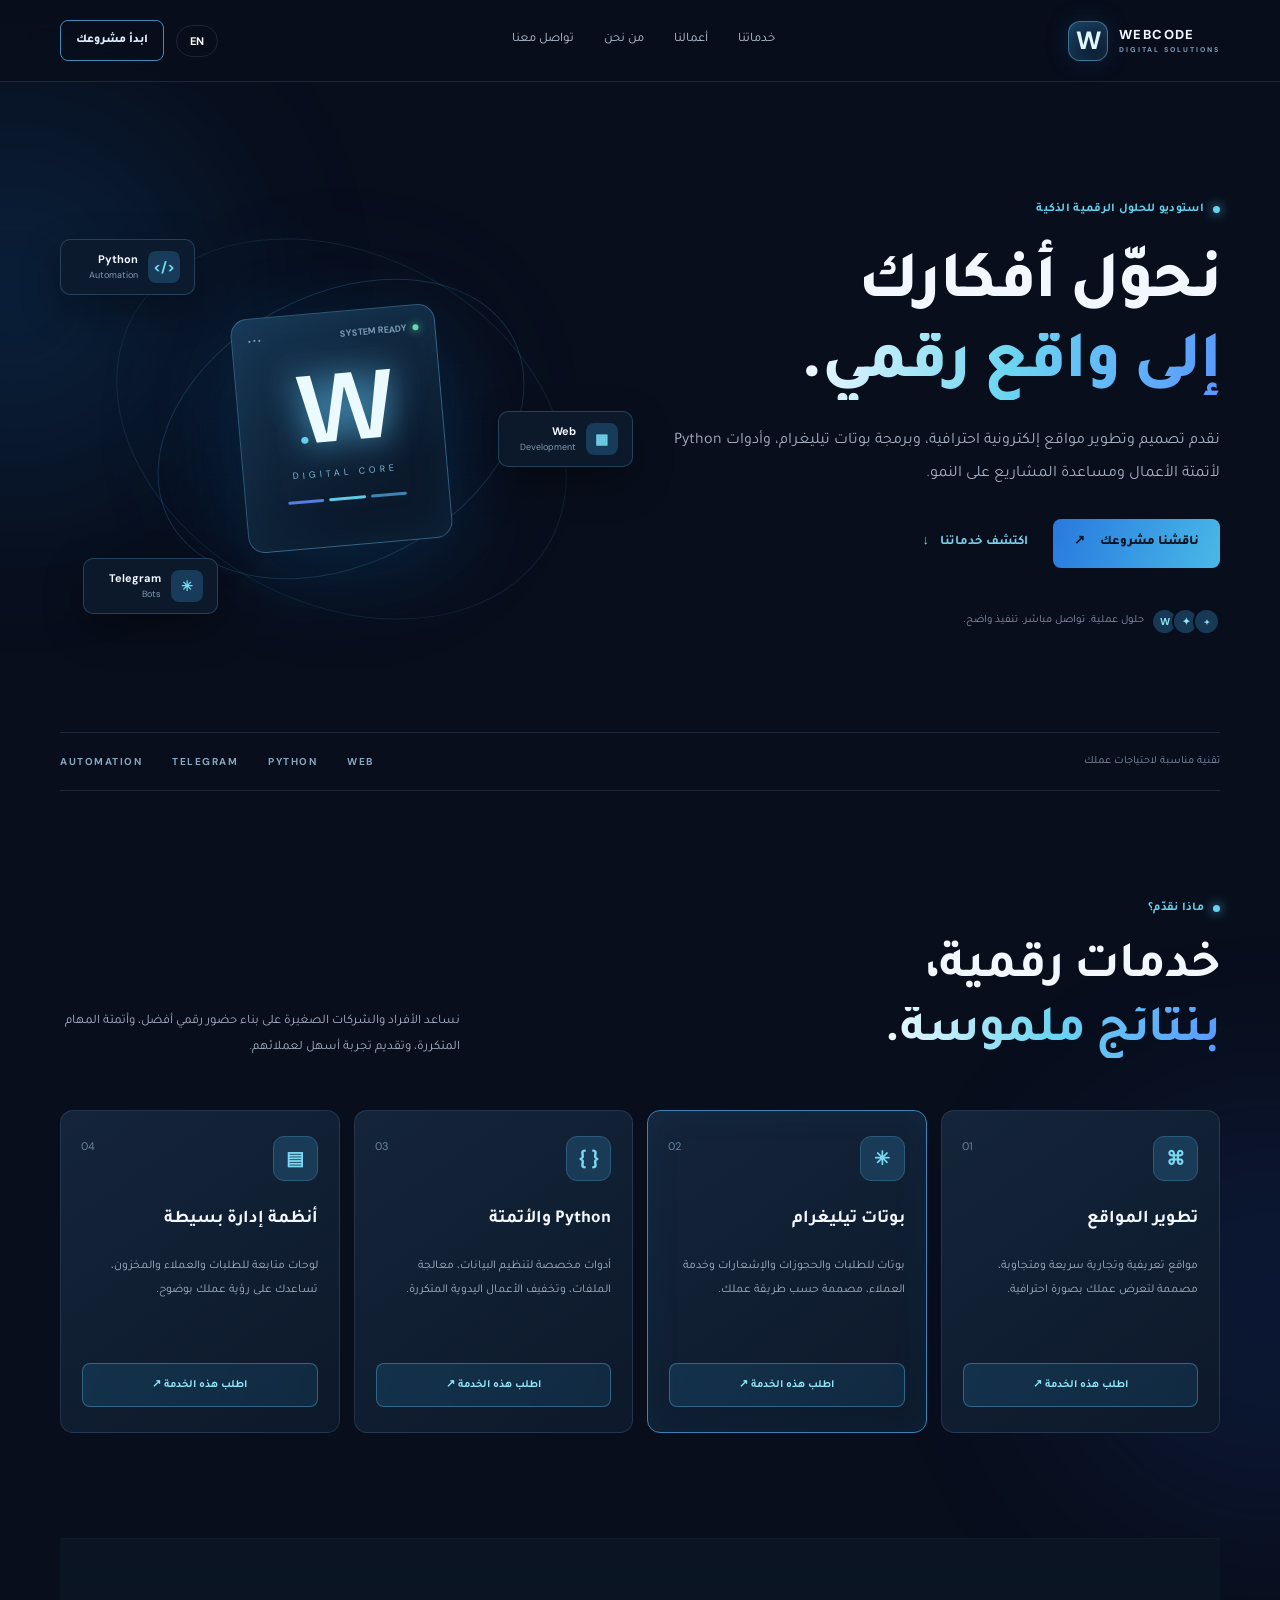
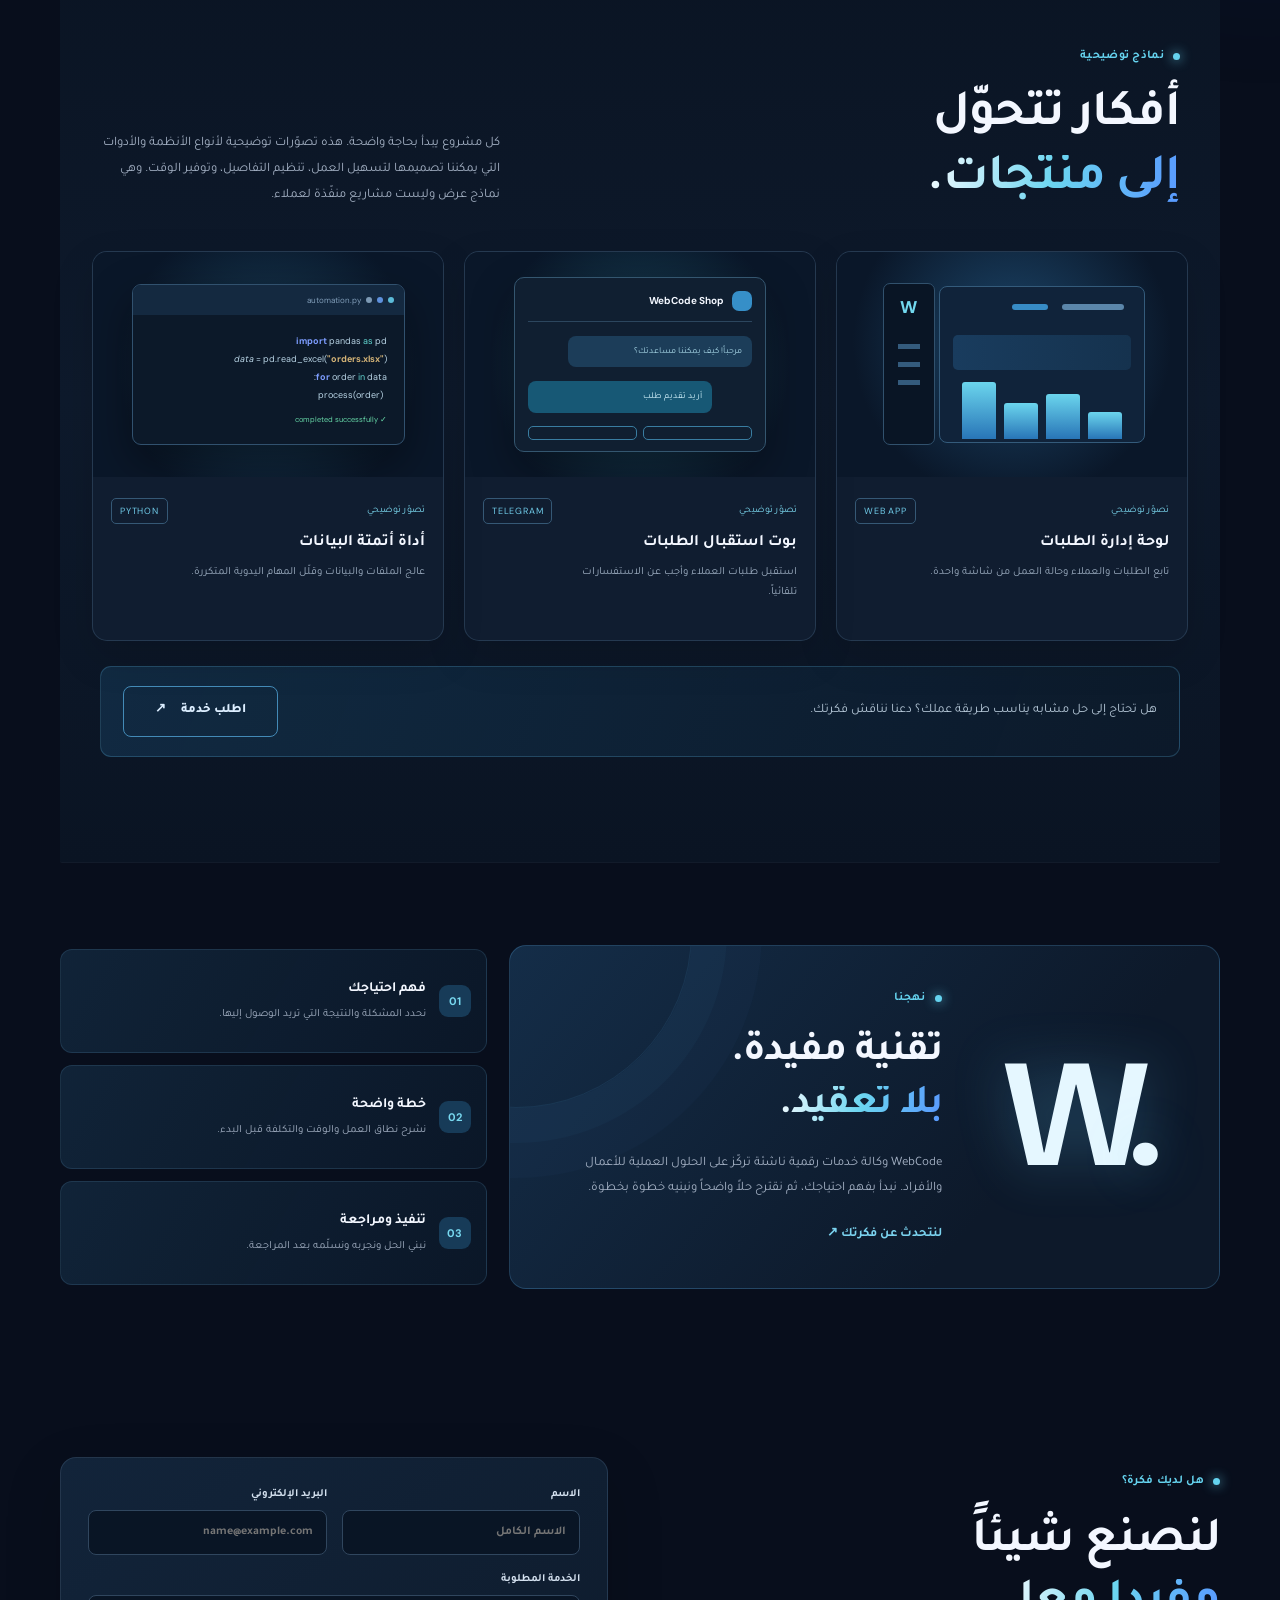
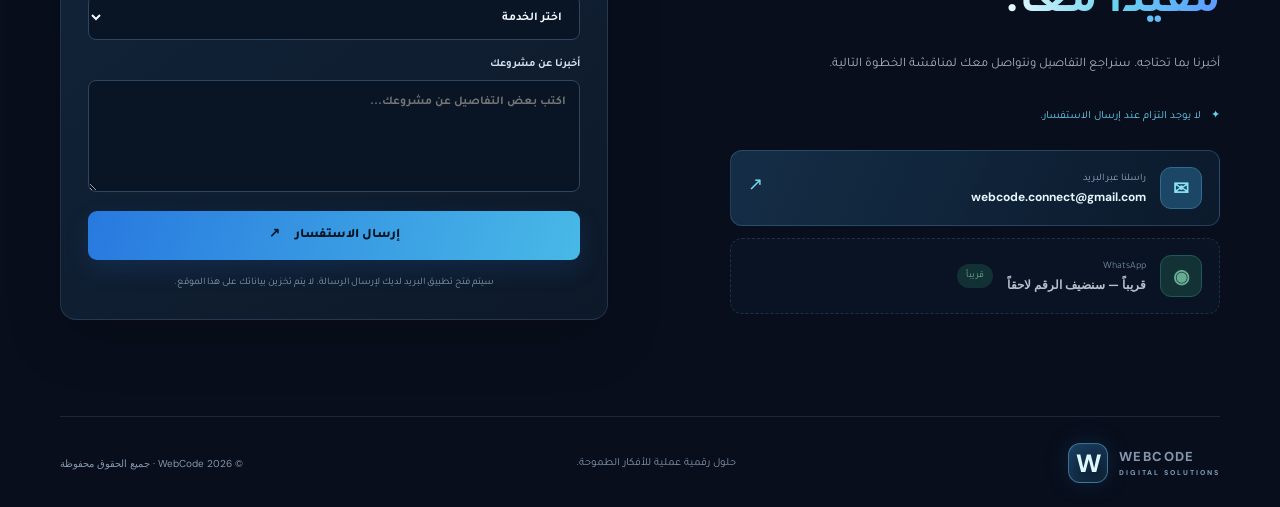
==== commit 333f64ae: "Add Google site verification to index.html Added Google site verification meta tag to head." ====
--- a/index.html
+++ b/index.html
@@ -8,7 +8,9 @@
 <link rel="icon" type="image/svg+xml" href="favicon.svg"><title>WebCode Lebanon | تصميم مواقع، بوتات تيليغرام وبرمجة Python</title>
 <link rel="preconnect" href="https://fonts.googleapis.com"><link rel="preconnect" href="https://fonts.gstatic.com" crossorigin><link href="https://fonts.googleapis.com/css2?family=DM+Sans:wght@400;500;600;700;800&family=Tajawal:wght@400;500;600;700;800&display=swap" rel="stylesheet">
 <script type="application/ld+json">{"@context":"https://schema.org","@type":"Organization","name":"WebCode","alternateName":"WebCode Lebanon","description":"WebCode Lebanon provides website development, Telegram bot development, Python automation and simple business systems.","areaServed":["Lebanon","Middle East","Worldwide"],"knowsAbout":["Web Development","Telegram Bots","Python Automation","Business Systems"],"availableLanguage":["Arabic","English"],"email":"webcode.connect@gmail.com"}</script>
-<link rel="stylesheet" href="styles.css"></head>
+<link rel="stylesheet" href="styles.css">
+<meta name="google-site-verification" content="Z0cs8DyAZbULHze4Kq9piX30ZNM_2wA9VPlpXbV28i0" />
+</head>
 <body><div class="ambient ambient-one"></div><div class="ambient ambient-two"></div>
 <header class="site-header">
 <a class="brand" href="#home" aria-label="WebCode home"><span class="brand-mark" aria-hidden="true">W</span><span class="brand-name">WEBCODE<span>DIGITAL SOLUTIONS</span></span></a>
@@ -51,4 +53,4 @@
 <input type="hidden" name="_template" value="table"><label><span data-i18n="formName">الاسم</span><input name="name" required maxlength="80" autocomplete="name" placeholder="الاسم الكامل" data-i18n-placeholder="namePlaceholder"></label><label><span data-i18n="formEmail">البريد الإلكتروني</span><input name="_replyto" type="email" required maxlength="120" autocomplete="email" placeholder="name@example.com" data-i18n-placeholder="emailPlaceholder"></label><label><span data-i18n="formService">الخدمة المطلوبة</span><select name="service" required><option value="" data-i18n="chooseService">اختر الخدمة</option><option value="Website">تطوير موقع إلكتروني</option><option value="Telegram bot">بوت تيليغرام</option><option value="Python automation">أتمتة Python</option><option value="Business system">نظام إدارة</option><option value="Other">طلب آخر</option></select></label><label><span data-i18n="formDetails">أخبرنا عن مشروعك</span><textarea name="details" rows="4" required maxlength="1500" placeholder="اكتب بعض التفاصيل عن مشروعك..." data-i18n-placeholder="detailsPlaceholder"></textarea></label><button class="button button-primary submit-button" type="submit"><span data-i18n="sendRequest">إرسال الاستفسار</span><span>↗</span></button><p class="form-hint" id="formHint" data-i18n="formHint">سيتم فتح تطبيق البريد لديك لإرسال الرسالة. لا يتم تخزين بياناتك على هذا الموقع.</p></form></section>
 </main>
 <footer class="site-footer section-shell"><a class="brand" href="#home"><span class="brand-mark" aria-hidden="true">W</span><span class="brand-name">WEBCODE<span>DIGITAL SOLUTIONS</span></span></a><p data-i18n="footerText">حلول رقمية عملية للأفكار الطموحة.</p><span>© <span id="year"></span> WebCode · <span data-i18n="rights">جميع الحقوق محفوظة</span></span></footer>
-<script src="script.js"></script></body></html>+<script src="script.js"></script></body></html>
--- a/styles.css
+++ b/styles.css
@@ -246,7 +246,7 @@
   .contact-form{padding:17px}
   .contact-email strong{font-size:10px}
 }
-@media(max-width:1000px){.work-grid{grid-template-columns:repeat(2,minmax(0,1fr))}.work-large{grid-column:auto}}
+@media(min-width:701px) and (max-width:1000px){.work-grid{grid-template-columns:repeat(2,minmax(0,1fr))}.work-large{grid-column:auto}}
 @media(max-width:850px){.contact-section{grid-template-columns:1fr;gap:26px}.contact-form{width:100%;max-width:720px}}
 
 
@@ -259,3 +259,4 @@
 .about-points article>div{min-width:0}
 @media(max-width:700px){.service-card{min-height:285px}.service-card p{min-height:0}.about-points article{min-height:0;align-items:start}}
 @media(max-width:390px){.service-card{min-height:0}.service-card p{min-height:0}}
+
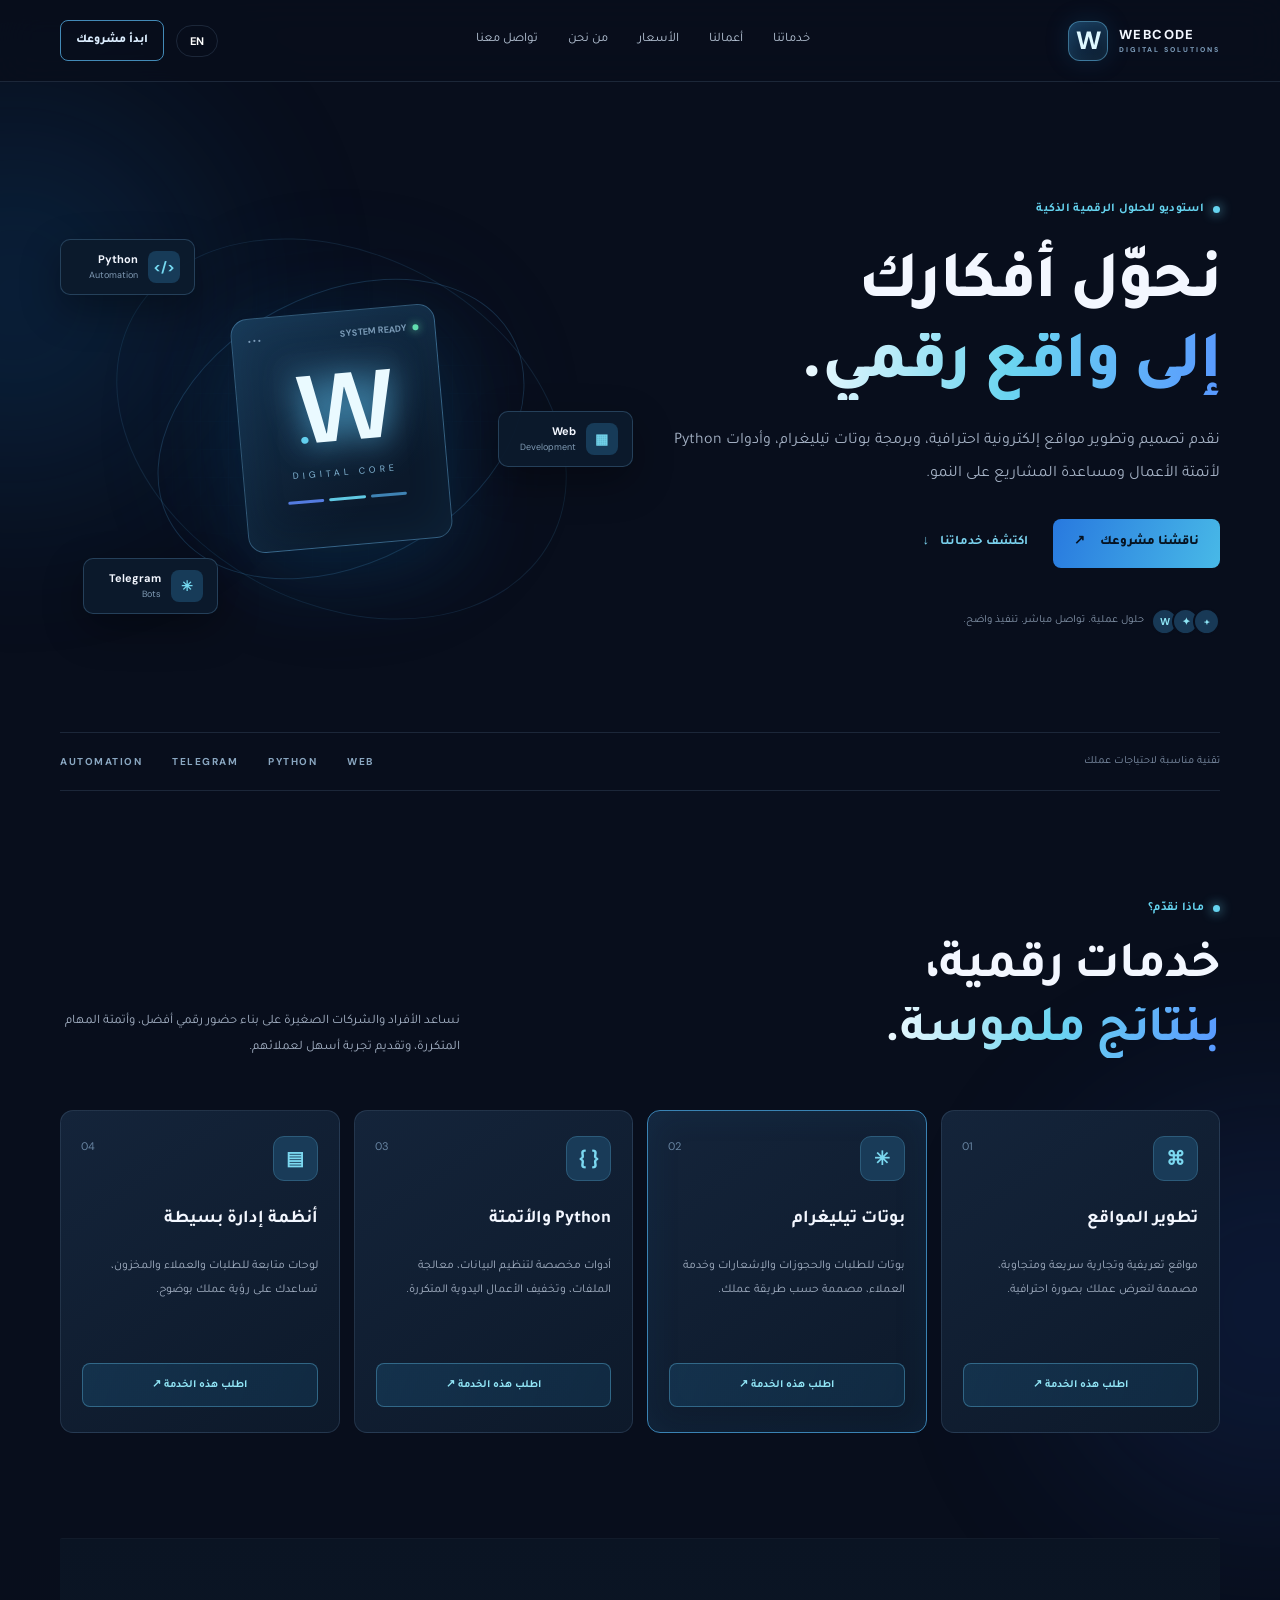
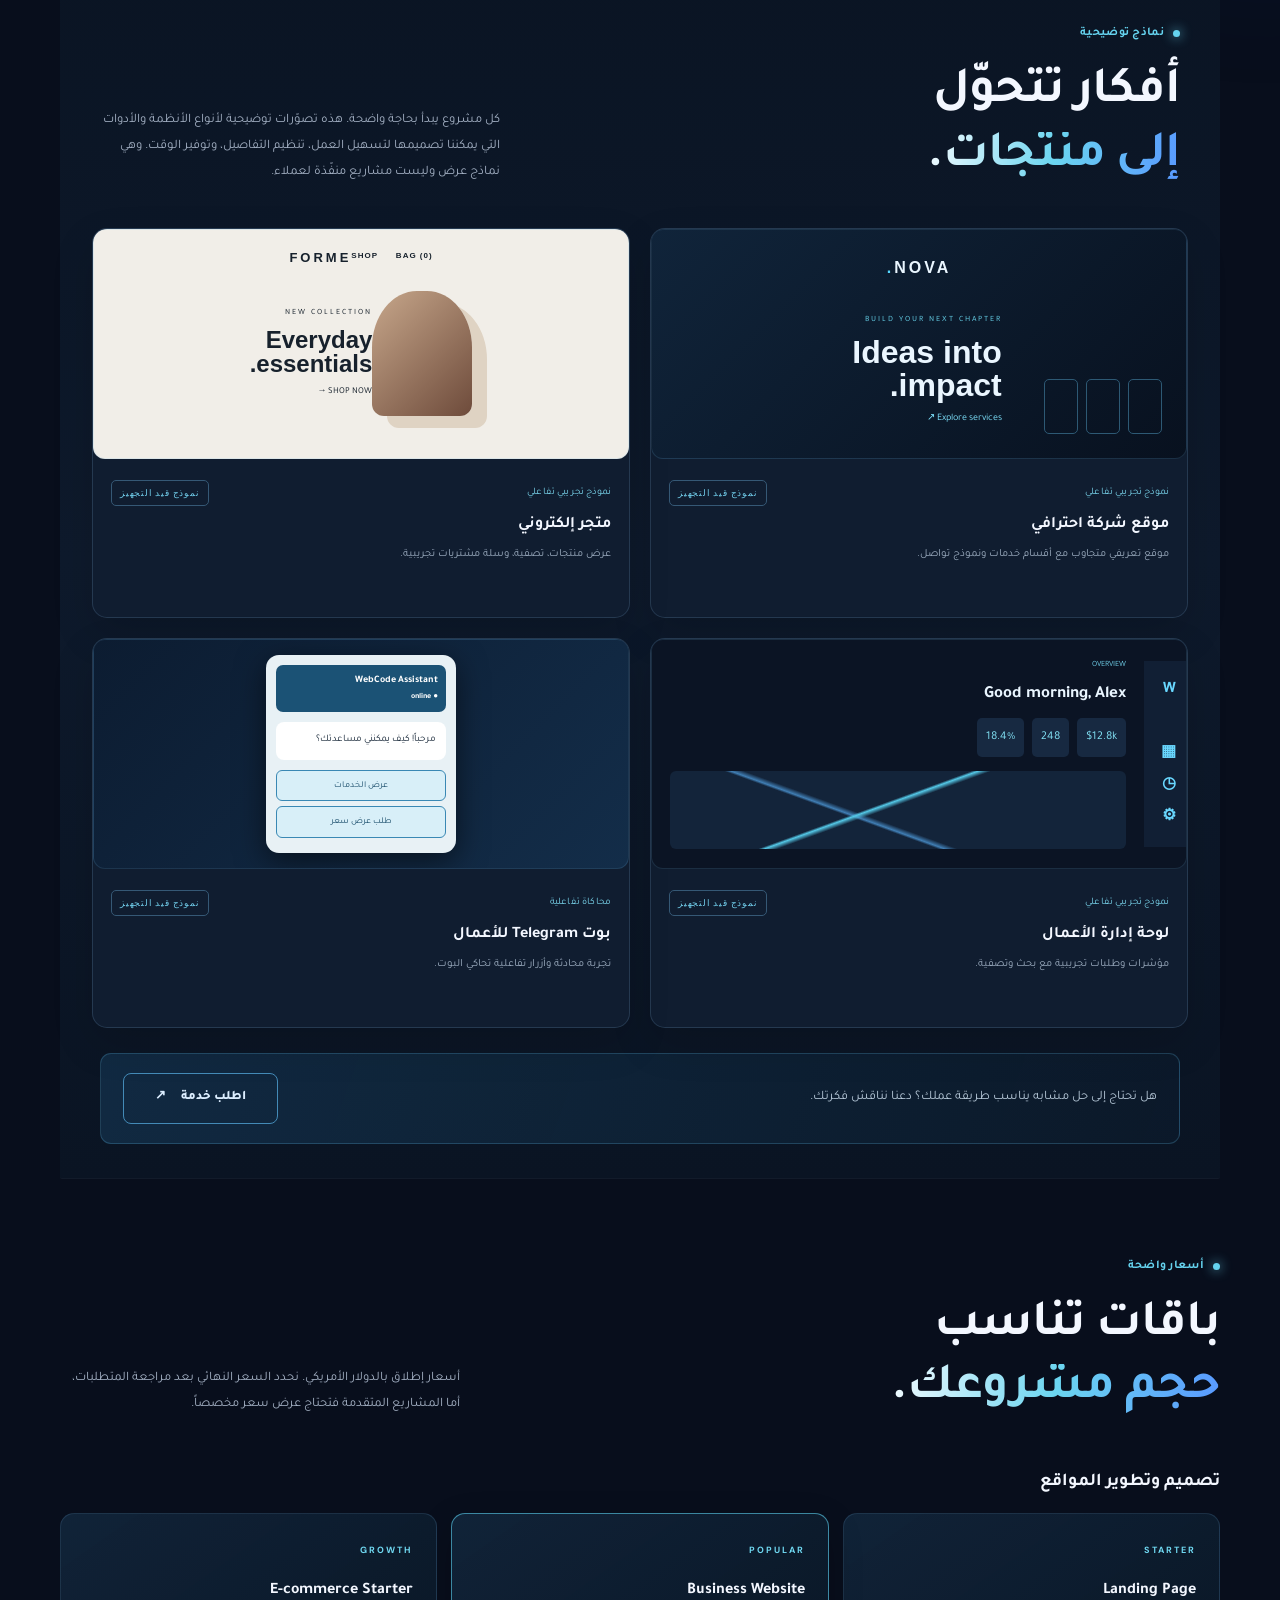
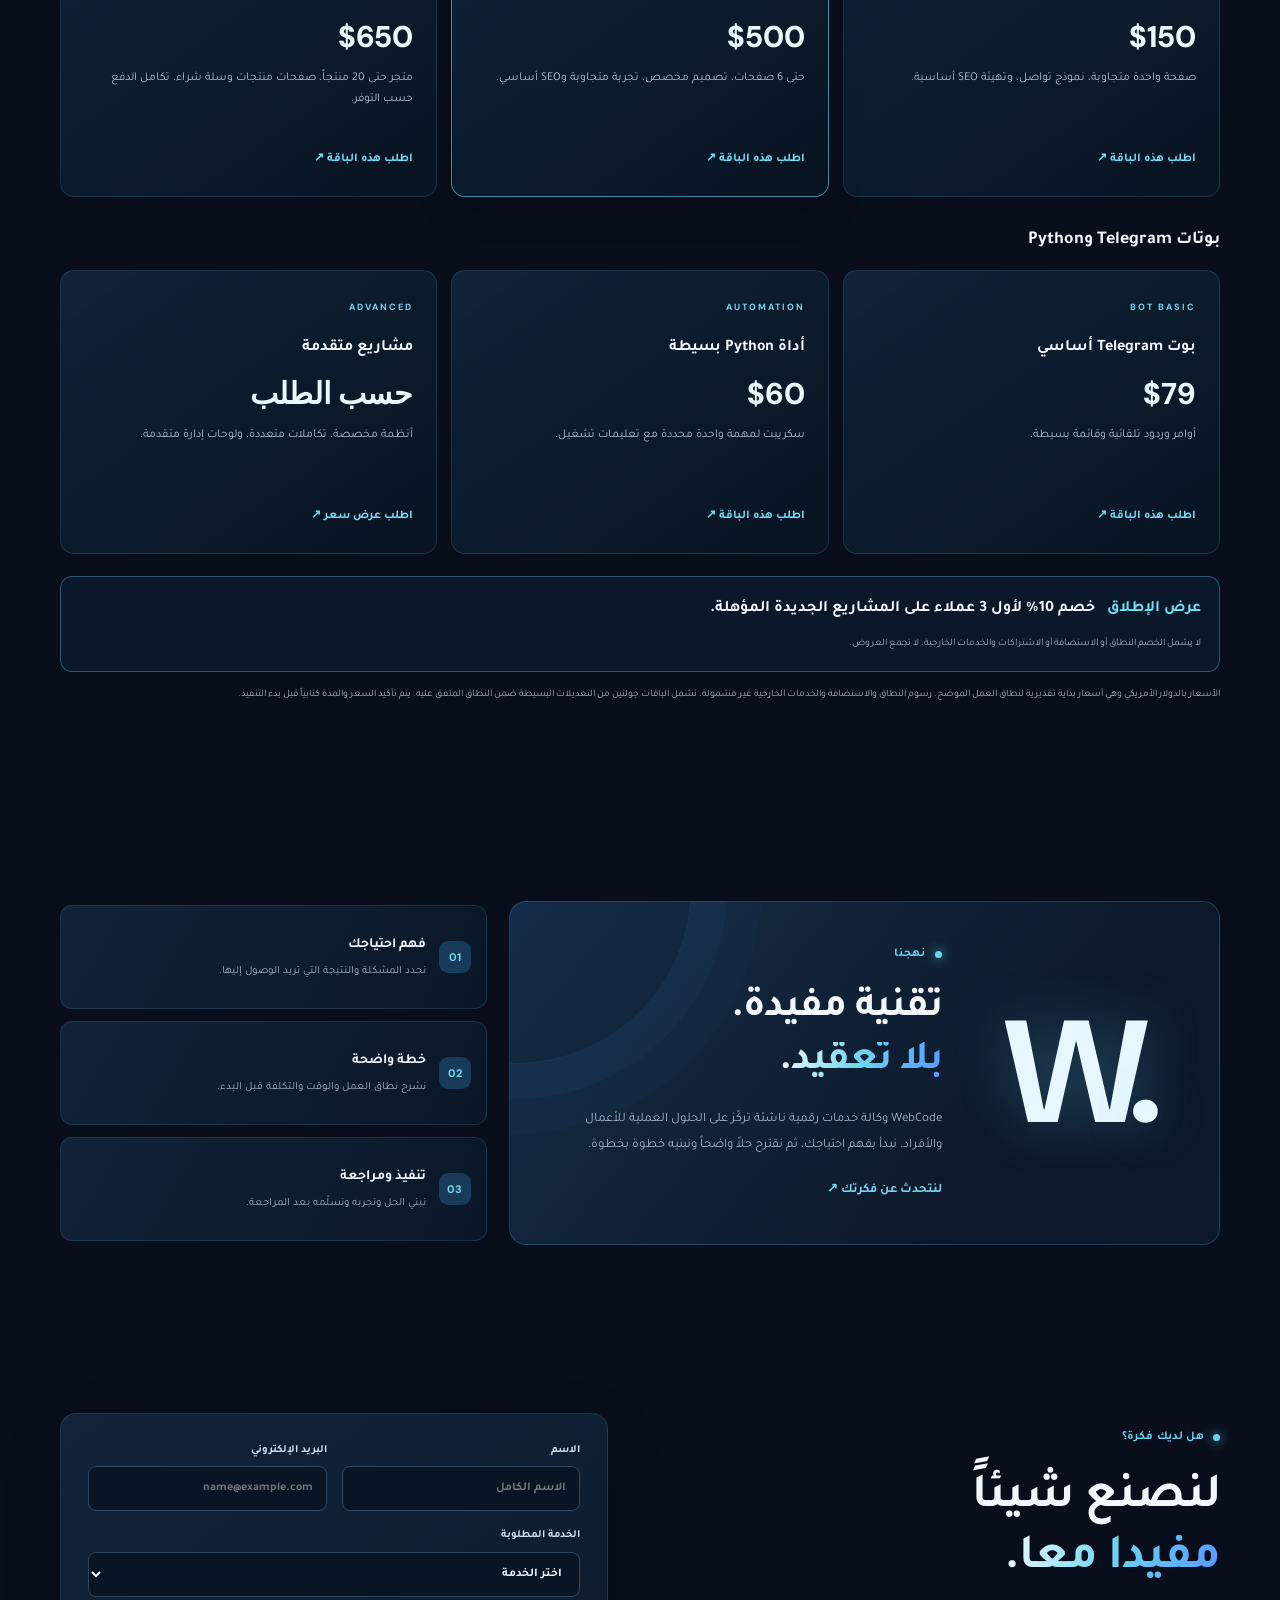
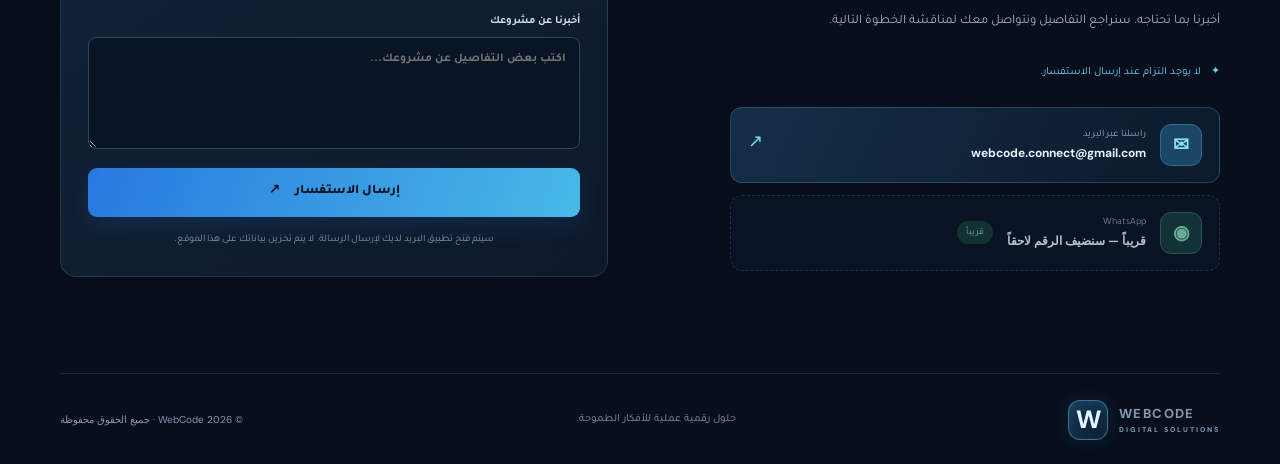
==== commit 74b7080d: "Add files via upload" ====
--- a/index.html
+++ b/index.html
@@ -14,7 +14,7 @@
 <body><div class="ambient ambient-one"></div><div class="ambient ambient-two"></div>
 <header class="site-header">
 <a class="brand" href="#home" aria-label="WebCode home"><span class="brand-mark" aria-hidden="true">W</span><span class="brand-name">WEBCODE<span>DIGITAL SOLUTIONS</span></span></a>
-<nav class="desktop-nav" aria-label="Main navigation"><a href="#services" data-i18n="navServices">خدماتنا</a><a href="#work" data-i18n="navWork">أعمالنا</a><a href="#about" data-i18n="navAbout">من نحن</a><a href="#contact" data-i18n="navContact">تواصل معنا</a></nav>
+<nav class="desktop-nav" aria-label="Main navigation"><a href="#services" data-i18n="navServices">خدماتنا</a><a href="#work" data-i18n="navWork">أعمالنا</a><a href="#pricing" data-i18n="navPricing">الأسعار</a><a href="#about" data-i18n="navAbout">من نحن</a><a href="#contact" data-i18n="navContact">تواصل معنا</a></nav>
 <div class="header-actions"><button class="lang-toggle" id="langToggle" type="button" aria-label="Switch language">EN</button><a class="button button-small button-outline" href="#contact" data-i18n="startProject">ابدأ مشروعك</a><button class="menu-toggle" id="menuToggle" aria-label="Open menu" aria-expanded="false">☰</button></div>
 </header>
 <main>
@@ -37,10 +37,25 @@
 <article class="service-card"><div class="service-icon">{ }</div><span class="card-number">03</span><h3 data-i18n="service3Title">Python والأتمتة</h3><p data-i18n="service3Text">أدوات مخصصة لتنظيم البيانات، معالجة الملفات، وتخفيف الأعمال اليدوية المتكررة.</p><a href="#contact" class="card-link" data-service="Python automation" data-i18n="learnMore">اطلب هذه الخدمة ↗</a></article>
 <article class="service-card"><div class="service-icon">▤</div><span class="card-number">04</span><h3 data-i18n="service4Title">أنظمة إدارة بسيطة</h3><p data-i18n="service4Text">لوحات متابعة للطلبات والعملاء والمخزون، تساعدك على رؤية عملك بوضوح.</p><a href="#contact" class="card-link" data-service="Business systems" data-i18n="learnMore">اطلب هذه الخدمة ↗</a></article></div></section>
 <section class="section section-shell work-section" id="work"><div class="section-heading"><div><div class="eyebrow"><span class="eyebrow-dot"></span><span data-i18n="selectedConcepts">نماذج توضيحية</span></div><h2 data-i18n="workTitle">أفكار تتحوّل<br><span>إلى منتجات.</span></h2></div><p data-i18n="workIntro">كل مشروع يبدأ بحاجة واضحة. هذه تصوّرات توضيحية لأنواع الأنظمة والأدوات التي يمكننا تصميمها لتسهيل العمل، تنظيم التفاصيل، وتوفير الوقت. وهي نماذج عرض وليست مشاريع منفّذة لعملاء.</p></div>
-<div class="work-grid">
-<article class="work-card work-large"><div class="work-art dashboard-art"><div class="dash-sidebar"></div><div class="dash-main"><i></i><i></i><div class="dash-chart"></div><div class="dash-bars"><b></b><b></b><b></b><b></b></div></div></div><div class="work-meta"><div><span data-i18n="concept">تصوّر توضيحي</span><h3 data-i18n="work1Title">لوحة إدارة الطلبات</h3><small class="work-description" data-i18n="work1Desc">تابع الطلبات والعملاء وحالة العمل من شاشة واحدة.</small></div><span class="work-tag">WEB APP</span></div></article>
-<article class="work-card"><div class="work-art bot-art"><div class="chat-window"><div class="chat-head"><i></i><b>WebCode Shop</b></div><div class="chat-bubble" data-i18n="chatDemo1">مرحباً! كيف يمكننا مساعدتك؟</div><div class="chat-bubble user-bubble" data-i18n="chatDemo2">أريد تقديم طلب</div><div class="chat-options"><i></i><i></i></div></div></div><div class="work-meta"><div><span data-i18n="concept">تصوّر توضيحي</span><h3 data-i18n="work2Title">بوت استقبال الطلبات</h3><small class="work-description" data-i18n="work2Desc">استقبل طلبات العملاء وأجب عن الاستفسارات تلقائياً.</small></div><span class="work-tag">TELEGRAM</span></div></article>
-<article class="work-card"><div class="work-art automation-art"><div class="code-window"><div class="code-head"><i></i><i></i><i></i><span>automation.py</span></div><div class="code-body"><b>import</b> pandas <em>as</em> pd<br><i>data</i> = pd.read_excel(<strong>"orders.xlsx"</strong>)<br><b>for</b> order <em>in</em> data:<br>&nbsp;&nbsp;process(order)<br><small>✓ completed successfully</small></div></div></div><div class="work-meta"><div><span data-i18n="concept">تصوّر توضيحي</span><h3 data-i18n="work3Title">أداة أتمتة البيانات</h3><small class="work-description" data-i18n="work3Desc">عالج الملفات والبيانات وقلّل المهام اليدوية المتكررة.</small></div><span class="work-tag">PYTHON</span></div></article></div><div class="work-cta"><p data-i18n="workCtaText">هل تحتاج إلى حل مشابه يناسب طريقة عملك؟ دعنا نناقش فكرتك.</p><a class="button button-outline" href="#contact" data-i18n="workCta">اطلب خدمة <span class="arrow">↗</span></a></div></section>
+<div class="work-grid demo-grid">
+<article class="work-card"><div class="demo-open" aria-label="معاينة نموذج موقع الشركة"><div class="work-art demo-preview business-preview"><span class="preview-brand">NOVA<span>.</span></span><div class="preview-hero"><small>BUILD YOUR NEXT CHAPTER</small><b>Ideas into<br>impact.</b><i>Explore services ↗</i></div><div class="preview-lines"><i></i><i></i><i></i></div></div></div><div class="work-meta"><div><span data-i18n="concept">نموذج تجريبي تفاعلي</span><h3>موقع شركة احترافي</h3><small class="work-description">موقع تعريفي متجاوب مع أقسام خدمات ونموذج تواصل.</small></div><span class="work-tag demo-link">نموذج قيد التجهيز</span></div></article>
+<article class="work-card"><div class="demo-open" aria-label="معاينة نموذج المتجر"><div class="work-art demo-preview store-preview"><div class="store-top">FORME <span>SHOP　　BAG (0)</span></div><div class="store-product"><div class="product-shape"></div><div><small>NEW COLLECTION</small><b>Everyday<br>essentials.</b><i>SHOP NOW →</i></div></div></div></div><div class="work-meta"><div><span data-i18n="concept">نموذج تجريبي تفاعلي</span><h3>متجر إلكتروني</h3><small class="work-description">عرض منتجات، تصفية، وسلة مشتريات تجريبية.</small></div><span class="work-tag demo-link">نموذج قيد التجهيز</span></div></article>
+<article class="work-card"><div class="demo-open" aria-label="معاينة لوحة الإدارة"><div class="work-art demo-preview admin-preview"><aside>W<br><br>▦<br>◷<br>⚙</aside><div class="admin-screen"><small>OVERVIEW</small><b>Good morning, Alex</b><div class="admin-stats"><i>$12.8k</i><i>248</i><i>18.4%</i></div><div class="admin-chart"></div></div></div></div><div class="work-meta"><div><span data-i18n="concept">نموذج تجريبي تفاعلي</span><h3>لوحة إدارة الأعمال</h3><small class="work-description">مؤشرات وطلبات تجريبية مع بحث وتصفية.</small></div><span class="work-tag demo-link">نموذج قيد التجهيز</span></div></article>
+<article class="work-card"><div class="demo-open" aria-label="معاينة محاكاة البوت"><div class="work-art demo-preview bot-preview"><div class="phone-chat"><header>WebCode Assistant <small>● online</small></header><p>مرحباً! كيف يمكنني مساعدتك؟</p><button>عرض الخدمات</button><button>طلب عرض سعر</button></div></div></div><div class="work-meta"><div><span data-i18n="concept">محاكاة تفاعلية</span><h3>بوت Telegram للأعمال</h3><small class="work-description">تجربة محادثة وأزرار تفاعلية تحاكي البوت.</small></div><span class="work-tag demo-link">نموذج قيد التجهيز</span></div></article>
+</div><div class="work-cta"><p data-i18n="workCtaText">هل تحتاج إلى حل مشابه يناسب طريقة عملك؟ دعنا نناقش فكرتك.</p><a class="button button-outline" href="#contact" data-i18n="workCta">اطلب خدمة <span class="arrow">↗</span></a></div></section>
+<section class="section section-shell pricing-section" id="pricing"><div class="section-heading"><div><div class="eyebrow"><span class="eyebrow-dot"></span><span data-i18n="pricingEyebrow">أسعار واضحة</span></div><h2 data-i18n="pricingTitle">باقات تناسب<br><span>حجم مشروعك.</span></h2></div><p data-i18n="pricingIntro">أسعار إطلاق بالدولار الأمريكي. نحدد السعر النهائي بعد مراجعة المتطلبات، أما المشاريع المتقدمة فتحتاج عرض سعر مخصصاً.</p></div>
+<div class="pricing-group"><h3 data-i18n="pricingWebGroup">تصميم وتطوير المواقع</h3><div class="price-grid">
+<article class="price-card"><span>STARTER</span><h4 data-i18n="priceLanding">Landing Page</h4><strong>$150</strong><p data-i18n="priceLandingDesc">صفحة واحدة متجاوبة، نموذج تواصل، وتهيئة SEO أساسية.</p><a href="#contact" data-service="Landing Page" data-i18n="priceOrder">اطلب هذه الباقة ↗</a></article>
+<article class="price-card price-featured"><span>POPULAR</span><h4 data-i18n="priceBusiness">Business Website</h4><strong>$500</strong><p data-i18n="priceBusinessDesc">حتى 6 صفحات، تصميم مخصص، تجربة متجاوبة وSEO أساسي.</p><a href="#contact" data-service="Business Website" data-i18n="priceOrder">اطلب هذه الباقة ↗</a></article>
+<article class="price-card"><span>GROWTH</span><h4 data-i18n="priceStore">E-commerce Starter</h4><strong>$650</strong><p data-i18n="priceStoreDesc">متجر حتى 20 منتجاً، صفحات منتجات وسلة شراء. تكامل الدفع حسب التوفر.</p><a href="#contact" data-service="E-commerce Starter" data-i18n="priceOrder">اطلب هذه الباقة ↗</a></article>
+</div></div>
+<div class="pricing-group"><h3 data-i18n="pricingToolsGroup">بوتات Telegram وPython</h3><div class="price-grid">
+<article class="price-card"><span>BOT BASIC</span><h4 data-i18n="priceBot">بوت Telegram أساسي</h4><strong>$79</strong><p data-i18n="priceBotDesc">أوامر وردود تلقائية وقائمة بسيطة.</p><a href="#contact" data-service="Basic Telegram Bot" data-i18n="priceOrder">اطلب هذه الباقة ↗</a></article>
+<article class="price-card"><span>AUTOMATION</span><h4 data-i18n="pricePython">أداة Python بسيطة</h4><strong>$60</strong><p data-i18n="pricePythonDesc">سكريبت لمهمة واحدة محددة مع تعليمات تشغيل.</p><a href="#contact" data-service="Simple Python Script" data-i18n="priceOrder">اطلب هذه الباقة ↗</a></article>
+<article class="price-card"><span>ADVANCED</span><h4 data-i18n="priceCustom">مشاريع متقدمة</h4><strong data-i18n="priceCustomValue">حسب الطلب</strong><p data-i18n="priceCustomDesc">أنظمة مخصصة، تكاملات متعددة، ولوحات إدارة متقدمة.</p><a href="#contact" data-service="Custom project quote" data-i18n="priceQuote">اطلب عرض سعر ↗</a></article>
+</div></div>
+<div class="launch-offer"><b data-i18n="launchTitle">عرض الإطلاق</b><span data-i18n="launchText">خصم 10% لأول 3 عملاء على المشاريع الجديدة المؤهلة.</span><small data-i18n="launchNote">لا يشمل الخصم النطاق أو الاستضافة أو الاشتراكات والخدمات الخارجية. لا تجمع العروض.</small></div>
+<p class="pricing-note" data-i18n="pricingNote">الأسعار بالدولار الأمريكي وهي أسعار بداية تقديرية لنطاق العمل الموضح. رسوم النطاق والاستضافة والخدمات الخارجية غير مشمولة. تشمل الباقات جولتين من التعديلات البسيطة ضمن النطاق المتفق عليه. يتم تأكيد السعر والمدة كتابياً قبل بدء التنفيذ.</p></section>
 <section class="section section-shell about-section" id="about"><div class="about-panel"><div class="about-symbol" aria-hidden="true">W<span>.</span></div><div class="about-copy"><div class="eyebrow"><span class="eyebrow-dot"></span><span data-i18n="ourApproach">نهجنا</span></div><h2 data-i18n="aboutTitle">تقنية مفيدة.<br><span>بلا تعقيد.</span></h2><p data-i18n="aboutText">WebCode وكالة خدمات رقمية ناشئة تركّز على الحلول العملية للأعمال والأفراد. نبدأ بفهم احتياجك، ثم نقترح حلاً واضحاً ونبنيه خطوة بخطوة.</p><a class="text-link" href="#contact" data-i18n="talkToUs">لنتحدث عن فكرتك ↗</a></div></div>
 <div class="about-points" aria-label="Our approach"><article><b>01</b><div><h3 data-i18n="point1Title">فهم احتياجك</h3><p data-i18n="point1Text">نحدد المشكلة والنتيجة التي تريد الوصول إليها.</p></div></article><article><b>02</b><div><h3 data-i18n="point2Title">خطة واضحة</h3><p data-i18n="point2Text">نشرح نطاق العمل والوقت والتكلفة قبل البدء.</p></div></article><article><b>03</b><div><h3 data-i18n="point3Title">تنفيذ ومراجعة</h3><p data-i18n="point3Text">نبني الحل ونجربه ونسلّمه بعد المراجعة.</p></div></article></div></section>
 <section class="section section-shell contact-section" id="contact"><div class="contact-copy"><div class="eyebrow"><span class="eyebrow-dot"></span><span data-i18n="contactEyebrow">هل لديك فكرة؟</span></div><h2 data-i18n="contactTitle">لنصنع شيئاً<br><span>مفيداً معاً.</span></h2><p data-i18n="contactText">أخبرنا بما تحتاجه. سنراجع التفاصيل ونتواصل معك لمناقشة الخطوة التالية.</p><div class="contact-note"><span>✦</span><span data-i18n="contactNote">لا يوجد التزام عند إرسال الاستفسار.</span></div>
@@ -53,4 +68,4 @@
 <input type="hidden" name="_template" value="table"><label><span data-i18n="formName">الاسم</span><input name="name" required maxlength="80" autocomplete="name" placeholder="الاسم الكامل" data-i18n-placeholder="namePlaceholder"></label><label><span data-i18n="formEmail">البريد الإلكتروني</span><input name="_replyto" type="email" required maxlength="120" autocomplete="email" placeholder="name@example.com" data-i18n-placeholder="emailPlaceholder"></label><label><span data-i18n="formService">الخدمة المطلوبة</span><select name="service" required><option value="" data-i18n="chooseService">اختر الخدمة</option><option value="Website">تطوير موقع إلكتروني</option><option value="Telegram bot">بوت تيليغرام</option><option value="Python automation">أتمتة Python</option><option value="Business system">نظام إدارة</option><option value="Other">طلب آخر</option></select></label><label><span data-i18n="formDetails">أخبرنا عن مشروعك</span><textarea name="details" rows="4" required maxlength="1500" placeholder="اكتب بعض التفاصيل عن مشروعك..." data-i18n-placeholder="detailsPlaceholder"></textarea></label><button class="button button-primary submit-button" type="submit"><span data-i18n="sendRequest">إرسال الاستفسار</span><span>↗</span></button><p class="form-hint" id="formHint" data-i18n="formHint">سيتم فتح تطبيق البريد لديك لإرسال الرسالة. لا يتم تخزين بياناتك على هذا الموقع.</p></form></section>
 </main>
 <footer class="site-footer section-shell"><a class="brand" href="#home"><span class="brand-mark" aria-hidden="true">W</span><span class="brand-name">WEBCODE<span>DIGITAL SOLUTIONS</span></span></a><p data-i18n="footerText">حلول رقمية عملية للأفكار الطموحة.</p><span>© <span id="year"></span> WebCode · <span data-i18n="rights">جميع الحقوق محفوظة</span></span></footer>
-<script src="script.js"></script></body></html>
+<script src="script.js"></script></body></html>
--- a/styles.css
+++ b/styles.css
@@ -1,7 +1,7 @@
 *{box-sizing:border-box}
 :root{--bg:#080e1c;--bg2:#0c1728;--panel:#101d30;--text:#f3f7ff;--muted:#a4b1c4;--blue:#438ff0;--cyan:#65d3ef;--line:rgba(150,184,224,.15)}
-html{scroll-behavior:smooth;scroll-padding-top:100px;overflow-x:clip}
-body{margin:0;background:var(--bg);color:var(--text);font-family:"Tajawal",sans-serif;line-height:1.75;overflow-x:hidden}
+html{scroll-behavior:smooth;scroll-padding-top:100px;overflow-x:hidden;overflow-y:scroll;min-height:100%;height:auto}
+body{margin:0;background:var(--bg);color:var(--text);font-family:"Tajawal",sans-serif;line-height:1.75;overflow:visible;min-height:100%;height:auto;touch-action:pan-y}
 body[dir=ltr]{font-family:"DM Sans",sans-serif}
 a{color:inherit;text-decoration:none}button,input,select,textarea{font:inherit}
 .section-shell{width:min(1160px,calc(100% - 48px));margin-inline:auto}
@@ -260,3 +260,16 @@
 @media(max-width:700px){.service-card{min-height:285px}.service-card p{min-height:0}.about-points article{min-height:0;align-items:start}}
 @media(max-width:390px){.service-card{min-height:0}.service-card p{min-height:0}}
 
+/* Interactive portfolio demos and transparent launch pricing */
+.demo-grid{grid-template-columns:repeat(2,minmax(0,1fr))}.demo-open{display:block;text-decoration:none}.demo-preview{height:230px;overflow:hidden;position:relative;border:1px solid rgba(111,180,220,.16);border-radius:12px;background:#0c1728;color:#eaf6ff}.business-preview{padding:24px;background:linear-gradient(135deg,#10243a,#08111f)}.preview-brand{font:800 16px Arial;letter-spacing:3px}.preview-brand span{color:#55d8ff}.preview-hero{margin:25px 0 0 16px;display:flex;flex-direction:column;gap:9px}.preview-hero small{color:#69d6ee;font-size:8px;letter-spacing:2px}.preview-hero b{font:700 32px/1.02 Arial}.preview-hero i{font-size:10px;color:#7fe4ff;font-style:normal}.preview-lines{position:absolute;right:24px;bottom:24px;display:flex;gap:8px}.preview-lines i{width:34px;height:55px;border:1px solid #2d5974;border-radius:5px}.store-preview{padding:18px;background:#f1eee8;color:#17212c}.store-top{font:800 13px Arial;letter-spacing:3px}.store-top span{float:right;font-size:8px;letter-spacing:1px}.store-product{display:flex;align-items:center;justify-content:space-around;height:170px}.product-shape{width:100px;height:125px;border-radius:45% 45% 12px 12px;background:linear-gradient(135deg,#c7a78b,#6e4b3b);box-shadow:15px 12px 0 #dfd3c3}.store-product div:last-child{display:flex;flex-direction:column;gap:8px}.store-product small{font-size:8px;letter-spacing:2px}.store-product b{font:700 24px/1 Arial}.store-product i{font-size:9px;font-style:normal}.admin-preview{display:flex;background:#0b1424}.admin-preview aside{width:42px;background:#111f34;padding:13px 10px;color:#69d8ff;font-weight:bold;line-height:2}.admin-screen{padding:18px;flex:1}.admin-screen small{display:block;color:#70cfe9;font-size:8px}.admin-screen>b{display:block;margin:8px 0;font-size:17px}.admin-stats{display:flex;gap:8px}.admin-stats i{font-style:normal;background:#172941;padding:9px;border-radius:5px;font-size:12px;color:#82e2f5}.admin-chart{height:78px;margin-top:14px;border-radius:6px;background:linear-gradient(160deg,transparent 45%,#54c8e7 46%,transparent 48%),linear-gradient(20deg,transparent 40%,#407eb4 41%,transparent 43%),#13243a}.bot-preview{display:grid;place-items:center;background:linear-gradient(135deg,#0c1c31,#132d49)}.phone-chat{width:190px;background:#e8f1f5;color:#152536;padding:10px;border-radius:13px;box-shadow:0 8px 30px #0008;font-size:10px}.phone-chat header{background:#1b5275;color:white;padding:8px;border-radius:7px;font-weight:bold}.phone-chat header small{display:block;font-size:8px}.phone-chat p{background:white;padding:10px;border-radius:8px}.phone-chat button{display:block;width:100%;margin:5px 0;padding:7px;border:1px solid #3988b4;border-radius:6px;background:#d8eff8;color:#174b69;font-size:9px}.demo-link{white-space:nowrap;text-decoration:none}.work-card{overflow:hidden}.pricing-section{padding-top:75px}.pricing-group{margin-top:28px}.pricing-group>h3{font-size:18px;margin-bottom:14px}.price-grid{display:grid;grid-template-columns:repeat(3,minmax(0,1fr));gap:14px}.price-card{padding:23px;border:1px solid rgba(91,143,181,.22);border-radius:14px;background:linear-gradient(145deg,rgba(18,39,61,.85),rgba(9,20,34,.95));min-width:0}.price-card>span{font:700 9px 'DM Sans';letter-spacing:2px;color:#70d9f2}.price-card h4{font-size:16px;margin:12px 0}.price-card strong{display:block;font:800 30px 'DM Sans';color:#e9f8ff}.price-card p{font-size:12px;line-height:1.8;min-height:65px;color:#aebfce}.price-card a{display:inline-block;color:#72dff7;font-size:12px;text-decoration:none;font-weight:700}.price-featured{border-color:rgba(92,211,242,.6);box-shadow:0 12px 35px #0003}.launch-offer{display:flex;flex-wrap:wrap;align-items:center;gap:12px;margin-top:22px;padding:18px;border:1px solid rgba(95,214,241,.35);border-radius:12px;background:rgba(20,59,79,.25)}.launch-offer b{color:#70e0f7}.launch-offer span{font-weight:700}.launch-offer small,.pricing-note{width:100%;font-size:10px;line-height:1.8;color:#9fb2c4}.pricing-note{margin-top:14px}.demo-open:hover .demo-preview{filter:brightness(1.12)}
+@media(max-width:700px){.demo-grid,.price-grid{grid-template-columns:1fr}.demo-preview{height:205px}.price-card p{min-height:0}.pricing-section{padding-top:55px}.price-card{padding:20px}}
+
+/* Final main-site polish: keep the document as the vertical scroll surface and tighten the portfolio ending. */
+html,body{max-width:100%;}
+body{overscroll-behavior-y:auto;}
+.work-section{padding-top:82px;padding-bottom:34px;}
+@media(max-width:700px){.work-section{padding-top:66px;padding-bottom:26px;}}
+
+/* Reliable page scrolling while the pointer is over pricing and portfolio content. */
+html,body,main,.pricing-section,.pricing-group,.price-grid,.price-card,.work-section,.work-grid,.work-card{overscroll-behavior-y:auto;touch-action:pan-y;}
+.price-card{overflow:visible;}
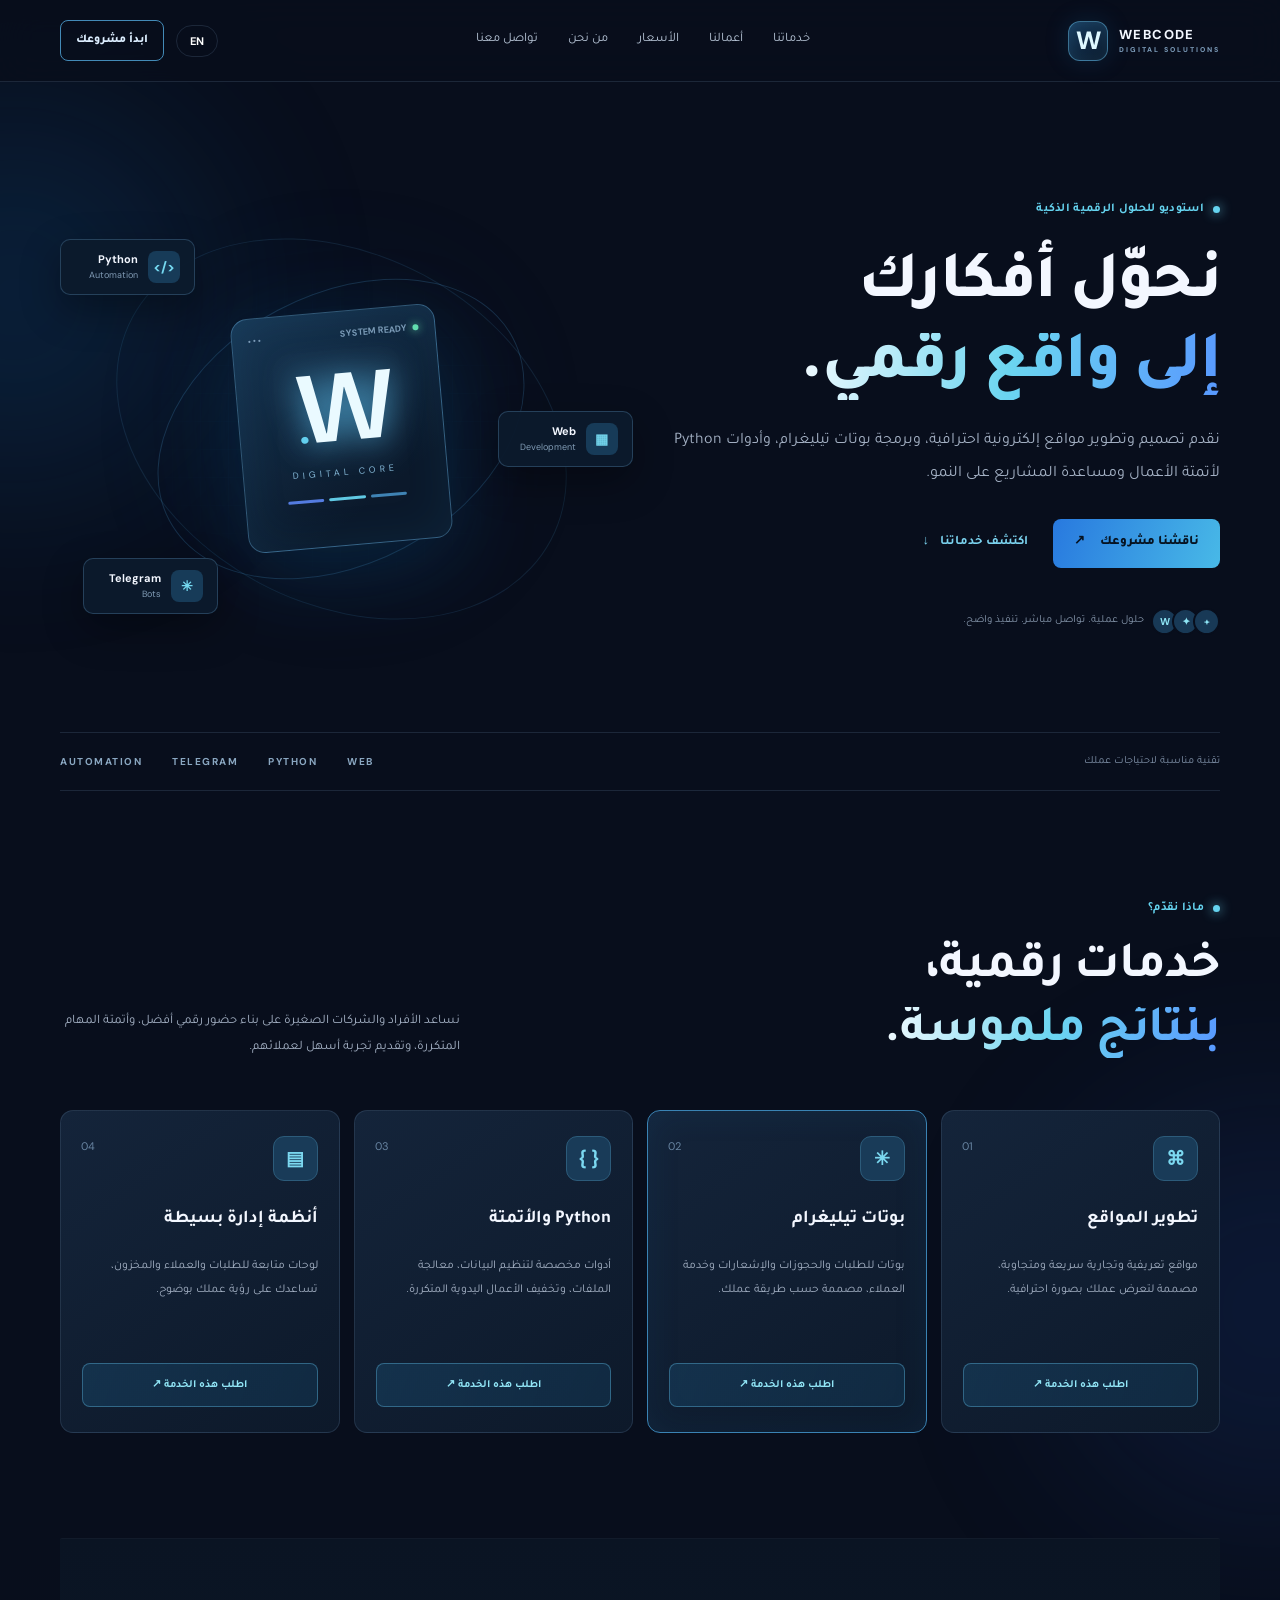
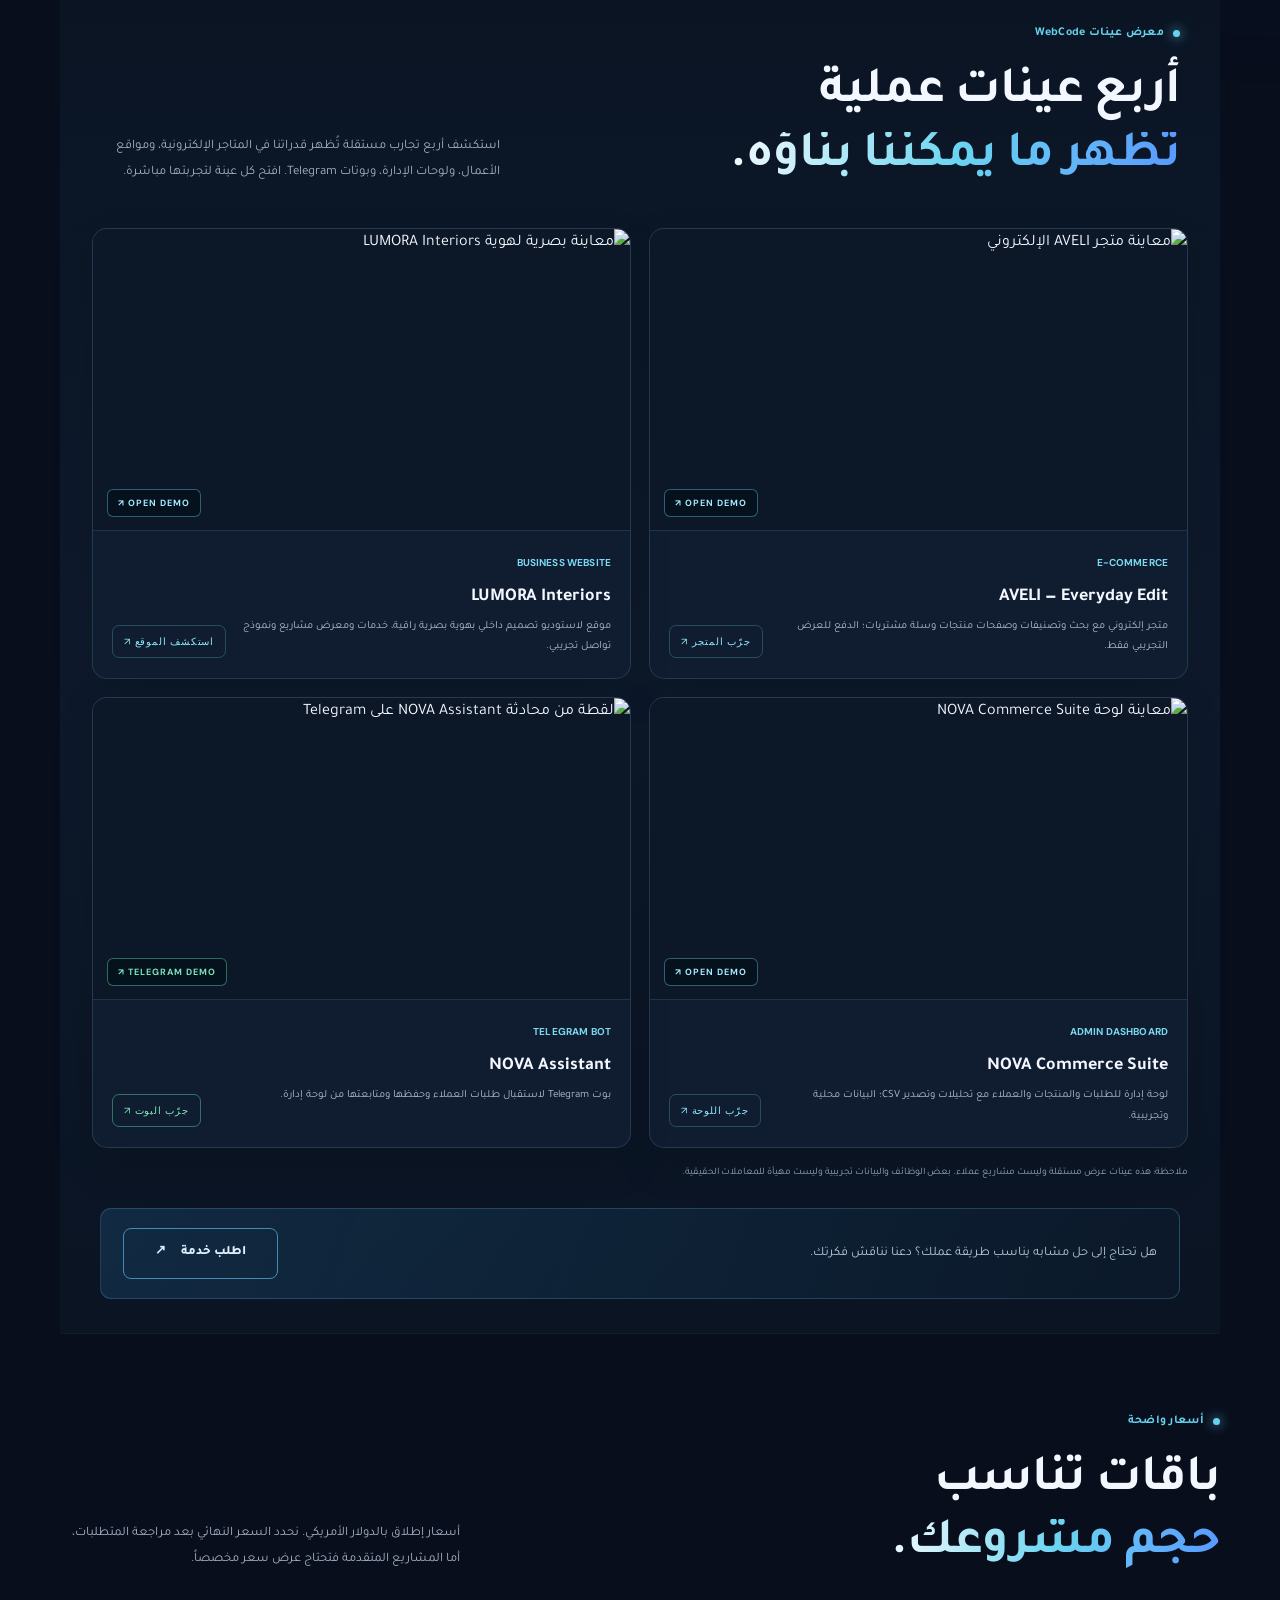
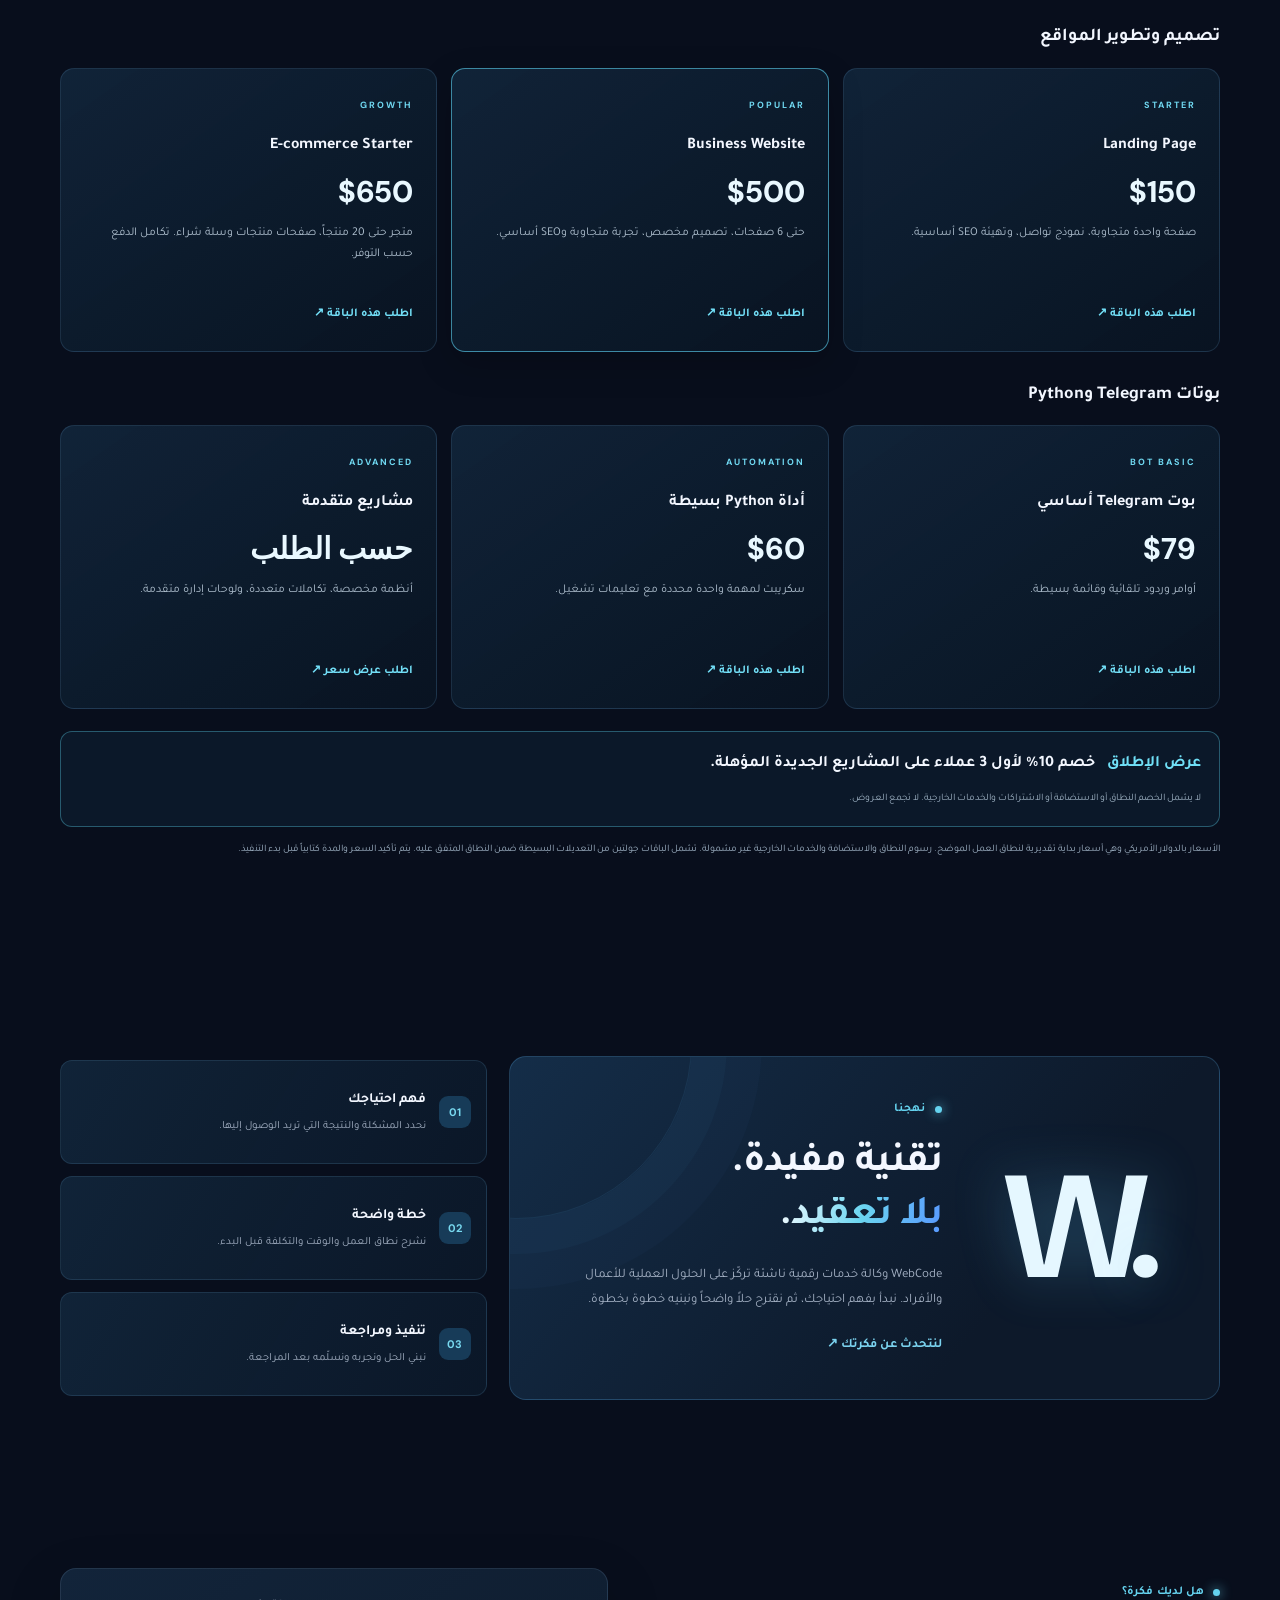
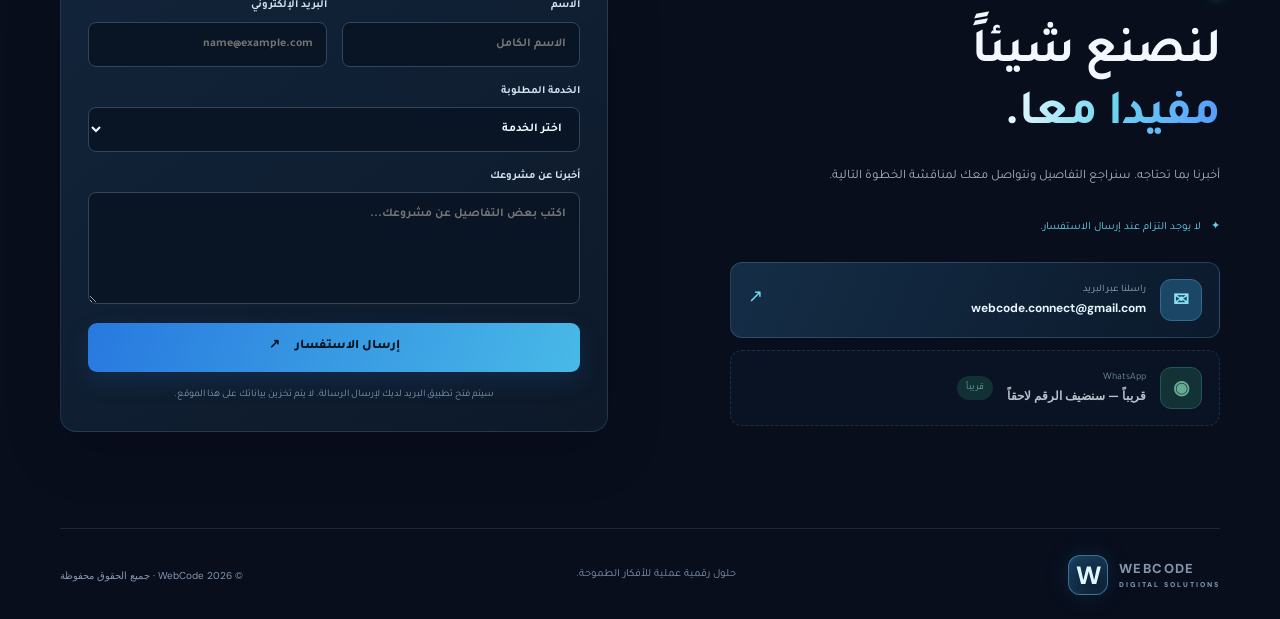
==== commit 690e1225: "Add files via upload" ====
--- a/index.html
+++ b/index.html
@@ -36,13 +36,13 @@
 <article class="service-card featured"><div class="service-icon">✳</div><span class="card-number">02</span><h3 data-i18n="service2Title">بوتات تيليغرام</h3><p data-i18n="service2Text">بوتات للطلبات والحجوزات والإشعارات وخدمة العملاء، مصممة حسب طريقة عملك.</p><a href="#contact" class="card-link" data-service="Telegram bots" data-i18n="learnMore">اطلب هذه الخدمة ↗</a></article>
 <article class="service-card"><div class="service-icon">{ }</div><span class="card-number">03</span><h3 data-i18n="service3Title">Python والأتمتة</h3><p data-i18n="service3Text">أدوات مخصصة لتنظيم البيانات، معالجة الملفات، وتخفيف الأعمال اليدوية المتكررة.</p><a href="#contact" class="card-link" data-service="Python automation" data-i18n="learnMore">اطلب هذه الخدمة ↗</a></article>
 <article class="service-card"><div class="service-icon">▤</div><span class="card-number">04</span><h3 data-i18n="service4Title">أنظمة إدارة بسيطة</h3><p data-i18n="service4Text">لوحات متابعة للطلبات والعملاء والمخزون، تساعدك على رؤية عملك بوضوح.</p><a href="#contact" class="card-link" data-service="Business systems" data-i18n="learnMore">اطلب هذه الخدمة ↗</a></article></div></section>
-<section class="section section-shell work-section" id="work"><div class="section-heading"><div><div class="eyebrow"><span class="eyebrow-dot"></span><span data-i18n="selectedConcepts">نماذج توضيحية</span></div><h2 data-i18n="workTitle">أفكار تتحوّل<br><span>إلى منتجات.</span></h2></div><p data-i18n="workIntro">كل مشروع يبدأ بحاجة واضحة. هذه تصوّرات توضيحية لأنواع الأنظمة والأدوات التي يمكننا تصميمها لتسهيل العمل، تنظيم التفاصيل، وتوفير الوقت. وهي نماذج عرض وليست مشاريع منفّذة لعملاء.</p></div>
-<div class="work-grid demo-grid">
-<article class="work-card"><div class="demo-open" aria-label="معاينة نموذج موقع الشركة"><div class="work-art demo-preview business-preview"><span class="preview-brand">NOVA<span>.</span></span><div class="preview-hero"><small>BUILD YOUR NEXT CHAPTER</small><b>Ideas into<br>impact.</b><i>Explore services ↗</i></div><div class="preview-lines"><i></i><i></i><i></i></div></div></div><div class="work-meta"><div><span data-i18n="concept">نموذج تجريبي تفاعلي</span><h3>موقع شركة احترافي</h3><small class="work-description">موقع تعريفي متجاوب مع أقسام خدمات ونموذج تواصل.</small></div><span class="work-tag demo-link">نموذج قيد التجهيز</span></div></article>
-<article class="work-card"><div class="demo-open" aria-label="معاينة نموذج المتجر"><div class="work-art demo-preview store-preview"><div class="store-top">FORME <span>SHOP　　BAG (0)</span></div><div class="store-product"><div class="product-shape"></div><div><small>NEW COLLECTION</small><b>Everyday<br>essentials.</b><i>SHOP NOW →</i></div></div></div></div><div class="work-meta"><div><span data-i18n="concept">نموذج تجريبي تفاعلي</span><h3>متجر إلكتروني</h3><small class="work-description">عرض منتجات، تصفية، وسلة مشتريات تجريبية.</small></div><span class="work-tag demo-link">نموذج قيد التجهيز</span></div></article>
-<article class="work-card"><div class="demo-open" aria-label="معاينة لوحة الإدارة"><div class="work-art demo-preview admin-preview"><aside>W<br><br>▦<br>◷<br>⚙</aside><div class="admin-screen"><small>OVERVIEW</small><b>Good morning, Alex</b><div class="admin-stats"><i>$12.8k</i><i>248</i><i>18.4%</i></div><div class="admin-chart"></div></div></div></div><div class="work-meta"><div><span data-i18n="concept">نموذج تجريبي تفاعلي</span><h3>لوحة إدارة الأعمال</h3><small class="work-description">مؤشرات وطلبات تجريبية مع بحث وتصفية.</small></div><span class="work-tag demo-link">نموذج قيد التجهيز</span></div></article>
-<article class="work-card"><div class="demo-open" aria-label="معاينة محاكاة البوت"><div class="work-art demo-preview bot-preview"><div class="phone-chat"><header>WebCode Assistant <small>● online</small></header><p>مرحباً! كيف يمكنني مساعدتك؟</p><button>عرض الخدمات</button><button>طلب عرض سعر</button></div></div></div><div class="work-meta"><div><span data-i18n="concept">محاكاة تفاعلية</span><h3>بوت Telegram للأعمال</h3><small class="work-description">تجربة محادثة وأزرار تفاعلية تحاكي البوت.</small></div><span class="work-tag demo-link">نموذج قيد التجهيز</span></div></article>
-</div><div class="work-cta"><p data-i18n="workCtaText">هل تحتاج إلى حل مشابه يناسب طريقة عملك؟ دعنا نناقش فكرتك.</p><a class="button button-outline" href="#contact" data-i18n="workCta">اطلب خدمة <span class="arrow">↗</span></a></div></section>
+<section class="section section-shell work-section" id="work"><div class="section-heading"><div><div class="eyebrow"><span class="eyebrow-dot"></span><span data-i18n="selectedConcepts">معرض عينات WebCode</span></div><h2 data-i18n="workTitle">أربع عينات عملية<br><span>تُظهر ما يمكننا بناؤه.</span></h2></div><p data-i18n="workIntro">استكشف أربع تجارب مستقلة تُظهر قدراتنا في المتاجر الإلكترونية، ومواقع الأعمال، ولوحات الإدارة، وبوتات Telegram. افتح كل عينة لتجربتها مباشرة.</p></div>
+<div class="work-grid demo-grid portfolio-grid">
+<article class="work-card portfolio-card"><a class="demo-open portfolio-image-link" href="https://purple-paper-d3b8.toniwdih.workers.dev/" target="_blank" rel="noopener noreferrer" aria-label="افتح متجر AVELI"><img class="portfolio-image" src="assets/portfolio/aveli-preview.jpg" alt="معاينة متجر AVELI الإلكتروني" loading="lazy"><span class="portfolio-open-label" data-i18n="openDemo">OPEN DEMO ↗</span></a><div class="work-meta"><div><span class="portfolio-category" data-i18n="portfolioStoreType">E-COMMERCE</span><h3>AVELI — Everyday Edit</h3><small class="work-description" data-i18n="portfolioStoreDesc">متجر إلكتروني مع بحث وتصنيفات وصفحات منتجات وسلة مشتريات؛ الدفع للعرض التجريبي فقط.</small></div><a class="work-tag demo-link" href="https://purple-paper-d3b8.toniwdih.workers.dev/" target="_blank" rel="noopener noreferrer" data-i18n="tryStore">جرّب المتجر ↗</a></div></article>
+<article class="work-card portfolio-card"><a class="demo-open portfolio-image-link" href="https://long-lab-05aa.toniwdih.workers.dev/" target="_blank" rel="noopener noreferrer" aria-label="افتح موقع LUMORA Interiors"><img class="portfolio-image" src="assets/portfolio/lumora-preview.jpg" alt="معاينة بصرية لهوية LUMORA Interiors" loading="lazy"><span class="portfolio-open-label" data-i18n="openDemo">OPEN DEMO ↗</span></a><div class="work-meta"><div><span class="portfolio-category" data-i18n="portfolioBusinessType">BUSINESS WEBSITE</span><h3>LUMORA Interiors</h3><small class="work-description" data-i18n="portfolioBusinessDesc">موقع لاستوديو تصميم داخلي بهوية بصرية راقية، خدمات ومعرض مشاريع ونموذج تواصل تجريبي.</small></div><a class="work-tag demo-link" href="https://long-lab-05aa.toniwdih.workers.dev/" target="_blank" rel="noopener noreferrer" data-i18n="tryWebsite">استكشف الموقع ↗</a></div></article>
+<article class="work-card portfolio-card"><a class="demo-open portfolio-image-link" href="https://red-boat-3a5e.toniwdih.workers.dev/" target="_blank" rel="noopener noreferrer" aria-label="افتح لوحة NOVA Commerce Suite"><img class="portfolio-image" src="assets/portfolio/nova-dashboard-preview.jpg" alt="معاينة لوحة NOVA Commerce Suite" loading="lazy"><span class="portfolio-open-label" data-i18n="openDemo">OPEN DEMO ↗</span></a><div class="work-meta"><div><span class="portfolio-category" data-i18n="portfolioDashboardType">ADMIN DASHBOARD</span><h3>NOVA Commerce Suite</h3><small class="work-description" data-i18n="portfolioDashboardDesc">لوحة إدارة للطلبات والمنتجات والعملاء مع تحليلات وتصدير CSV؛ البيانات محلية وتجريبية.</small></div><a class="work-tag demo-link" href="https://red-boat-3a5e.toniwdih.workers.dev/" target="_blank" rel="noopener noreferrer" data-i18n="tryDashboard">جرّب اللوحة ↗</a></div></article>
+<article class="work-card portfolio-card"><a class="demo-open portfolio-image-link" href="https://t.me/NOVA_WebCode_Assistant_bot" target="_blank" rel="noopener noreferrer" aria-label="جرّب NOVA Assistant على Telegram"><img class="portfolio-image" src="assets/portfolio/nova-assistant-preview.jpg" alt="لقطة من محادثة NOVA Assistant على Telegram" loading="lazy"><span class="portfolio-open-label portfolio-live-label" data-i18n="telegramLive">TELEGRAM DEMO ↗</span></a><div class="work-meta"><div><span class="portfolio-category" data-i18n="portfolioBotType">TELEGRAM BOT</span><h3>NOVA Assistant</h3><small class="work-description" data-i18n="novaBotDesc">بوت Telegram لاستقبال طلبات العملاء وحفظها ومتابعتها من لوحة إدارة.</small></div><a class="work-tag demo-link live-demo-tag" href="https://t.me/NOVA_WebCode_Assistant_bot" target="_blank" rel="noopener noreferrer" data-i18n="tryBot">جرّب البوت ↗</a></div></article>
+</div><p class="portfolio-note" data-i18n="portfolioNote">ملاحظة: هذه عينات عرض مستقلة وليست مشاريع عملاء. بعض الوظائف والبيانات تجريبية وليست مهيأة للمعاملات الحقيقية.</p><div class="work-cta"><p data-i18n="workCtaText">هل تحتاج إلى حل مشابه يناسب طريقة عملك؟ دعنا نناقش فكرتك.</p><a class="button button-outline" href="#contact" data-i18n="workCta">اطلب خدمة <span class="arrow">↗</span></a></div></section>
 <section class="section section-shell pricing-section" id="pricing"><div class="section-heading"><div><div class="eyebrow"><span class="eyebrow-dot"></span><span data-i18n="pricingEyebrow">أسعار واضحة</span></div><h2 data-i18n="pricingTitle">باقات تناسب<br><span>حجم مشروعك.</span></h2></div><p data-i18n="pricingIntro">أسعار إطلاق بالدولار الأمريكي. نحدد السعر النهائي بعد مراجعة المتطلبات، أما المشاريع المتقدمة فتحتاج عرض سعر مخصصاً.</p></div>
 <div class="pricing-group"><h3 data-i18n="pricingWebGroup">تصميم وتطوير المواقع</h3><div class="price-grid">
 <article class="price-card"><span>STARTER</span><h4 data-i18n="priceLanding">Landing Page</h4><strong>$150</strong><p data-i18n="priceLandingDesc">صفحة واحدة متجاوبة، نموذج تواصل، وتهيئة SEO أساسية.</p><a href="#contact" data-service="Landing Page" data-i18n="priceOrder">اطلب هذه الباقة ↗</a></article>
--- a/styles.css
+++ b/styles.css
@@ -273,3 +273,23 @@
 /* Reliable page scrolling while the pointer is over pricing and portfolio content. */
 html,body,main,.pricing-section,.pricing-group,.price-grid,.price-card,.work-section,.work-grid,.work-card{overscroll-behavior-y:auto;touch-action:pan-y;}
 .price-card{overflow:visible;}
+
+/* NOVA Assistant live demo link */
+.bot-live-link{position:relative;color:inherit}.bot-live-link .demo-preview{transition:filter .2s ease}.bot-live-link:hover .demo-preview{filter:brightness(1.12)}.bot-live-mark{position:absolute;left:14px;bottom:14px;padding:7px 9px;border:1px solid rgba(91,220,174,.45);border-radius:6px;background:rgba(7,28,31,.88);color:#79e6bc;font:700 8px "DM Sans",sans-serif;letter-spacing:1px}.live-demo-tag{display:inline-block;color:#79e6bc!important;border-color:rgba(91,220,174,.45)!important;text-decoration:none;transition:background .2s ease,border-color .2s ease}.live-demo-tag:hover{background:rgba(91,220,174,.1);border-color:#79e6bc!important}
+
+/* WebCode portfolio: real demo destinations with consistent visual previews. */
+.portfolio-grid{align-items:stretch;gap:18px}
+.portfolio-card{min-height:0;display:flex;flex-direction:column}
+.portfolio-image-link{position:relative;display:block;overflow:hidden;height:auto;aspect-ratio:16/9;background:#0c1728;border-bottom:1px solid rgba(126,177,216,.18)}
+.portfolio-image{display:block;width:100%;height:100%;object-fit:cover;transition:transform .35s ease,filter .25s ease}
+.portfolio-card:hover .portfolio-image{transform:scale(1.035);filter:brightness(1.04)}
+.portfolio-open-label{position:absolute;left:14px;bottom:13px;padding:7px 10px;border:1px solid rgba(112,214,242,.4);border-radius:6px;background:rgba(5,17,29,.86);color:#a6eaff;font:700 9px 'DM Sans',sans-serif;letter-spacing:1px;backdrop-filter:blur(8px)}
+.portfolio-live-label{border-color:rgba(91,220,174,.45);color:#79e6bc}
+.portfolio-card .work-meta{flex:1;align-items:flex-start;gap:14px;padding:19px 19px 20px}
+.portfolio-card .work-meta>div{min-width:0}
+.portfolio-card .work-meta h3{margin:7px 0 8px;font-size:18px;line-height:1.35}
+.portfolio-category{display:inline-block;color:#70d9f2;font:700 9px 'DM Sans',sans-serif;letter-spacing:1.3px}
+.portfolio-card .work-description{display:block;max-width:440px;line-height:1.85;color:#aebfce;font-size:11px}
+.portfolio-card .work-tag{align-self:flex-end;margin-top:auto;padding:9px 11px;border:1px solid rgba(112,214,242,.25);border-radius:7px;color:#8ee7fa;font-size:10px}
+.portfolio-note{margin:16px 0 0;color:#8fa5b8;font-size:10px;line-height:1.9}
+@media(max-width:700px){.portfolio-card .work-meta{padding:16px}.portfolio-card .work-meta h3{font-size:17px}.portfolio-card .work-tag{margin-top:12px;align-self:flex-start}.portfolio-image-link{aspect-ratio:16/9}}
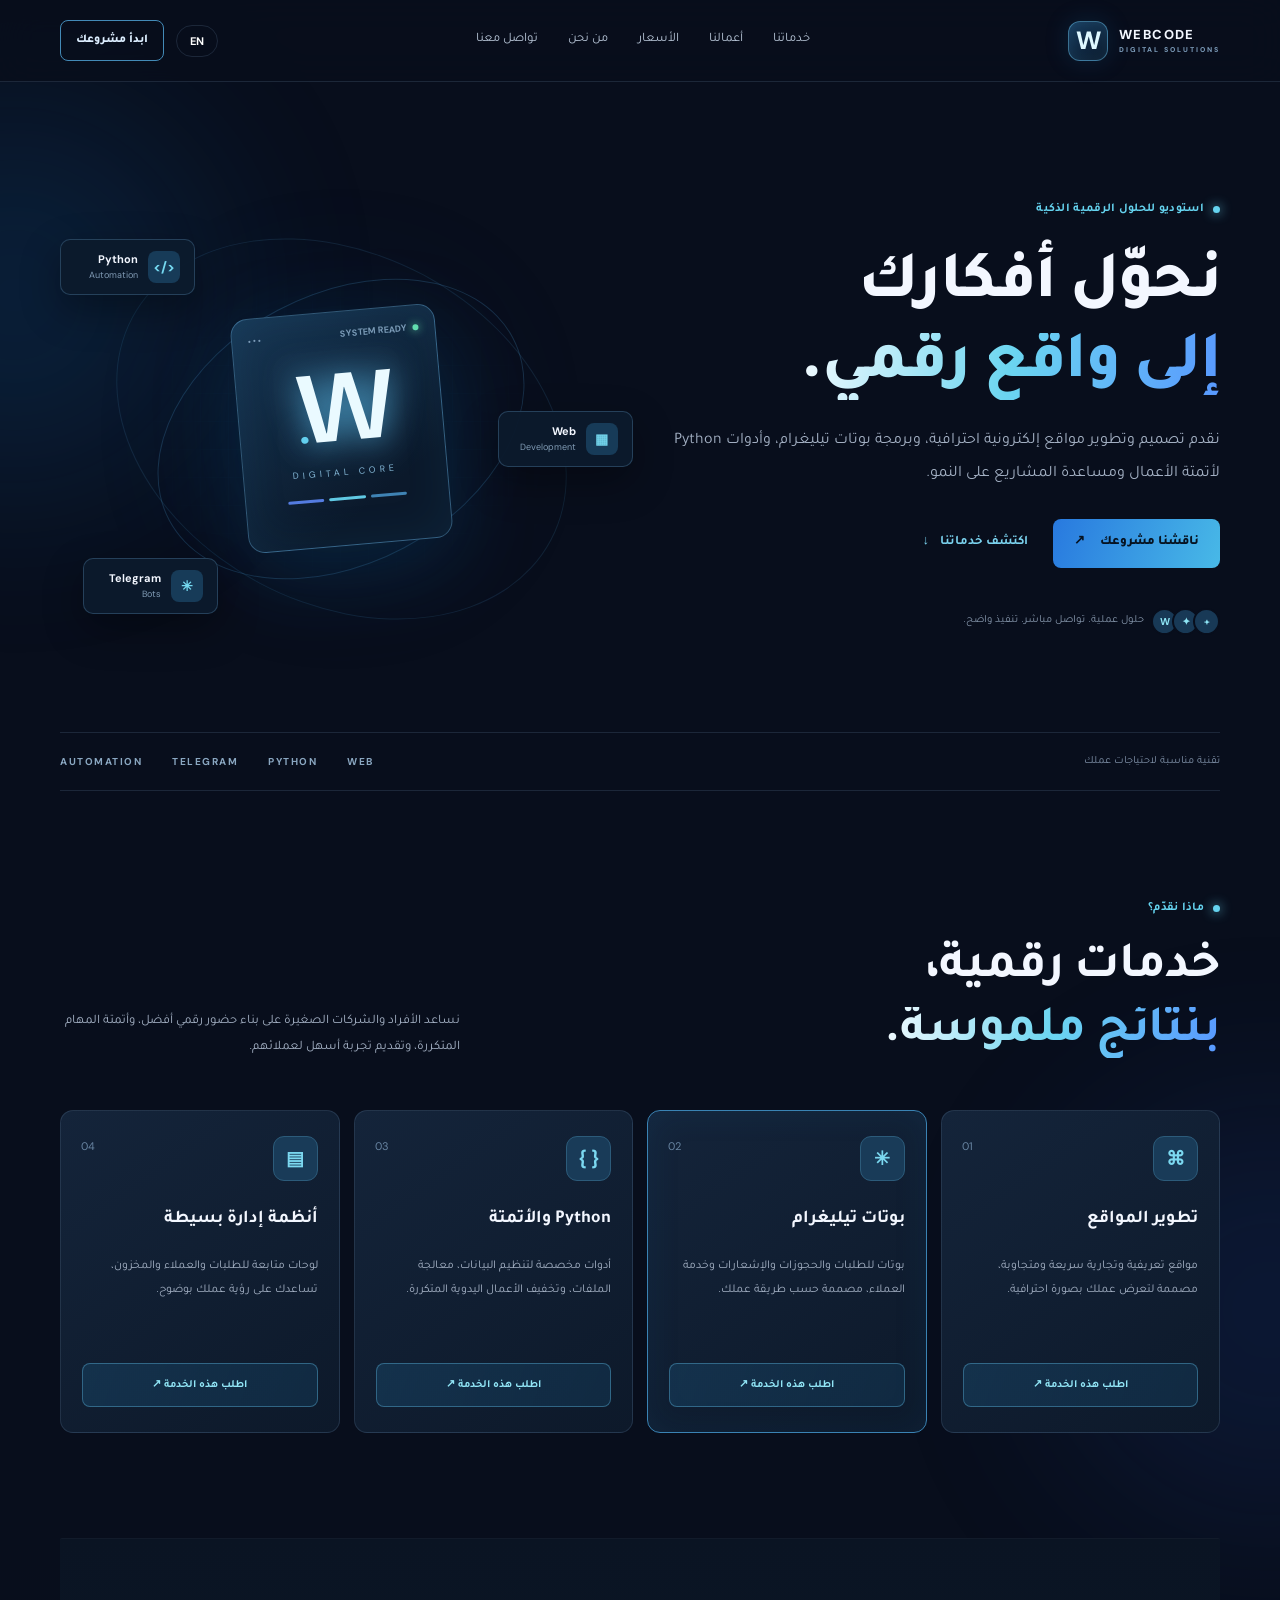
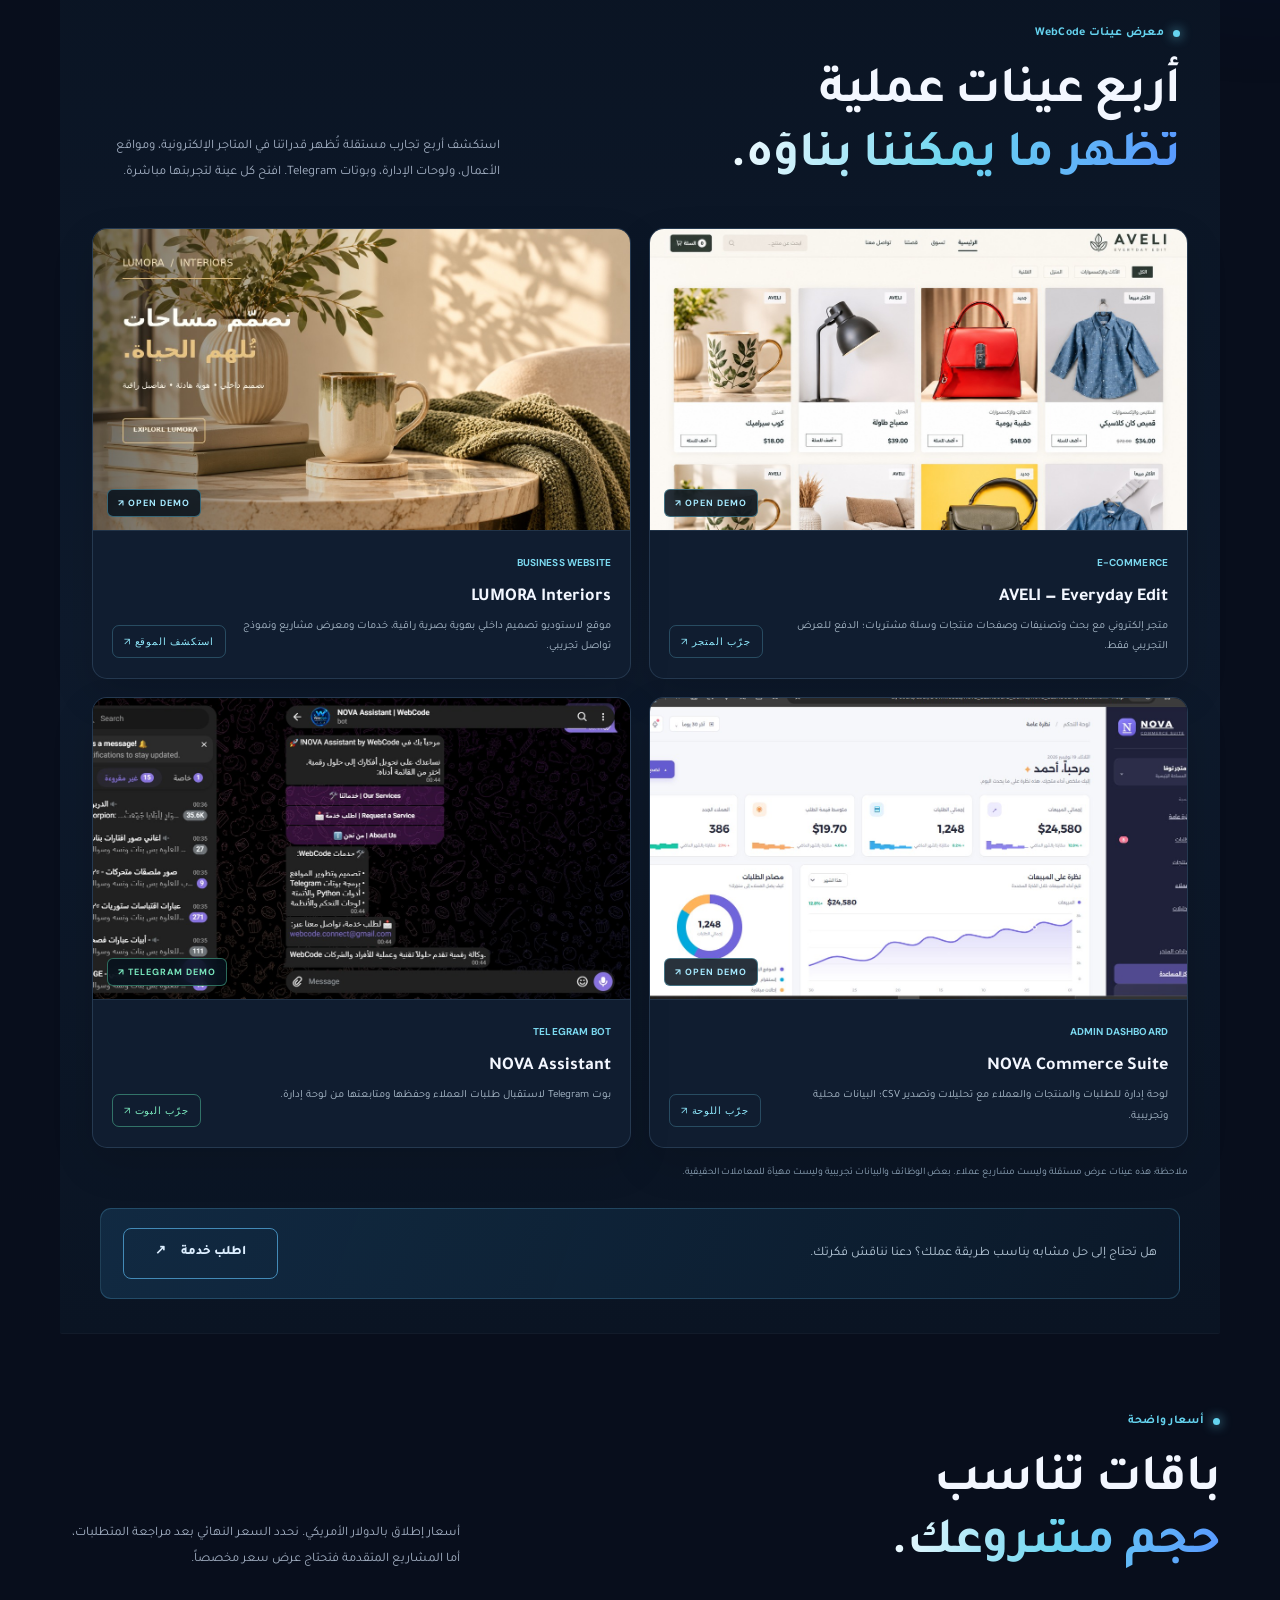
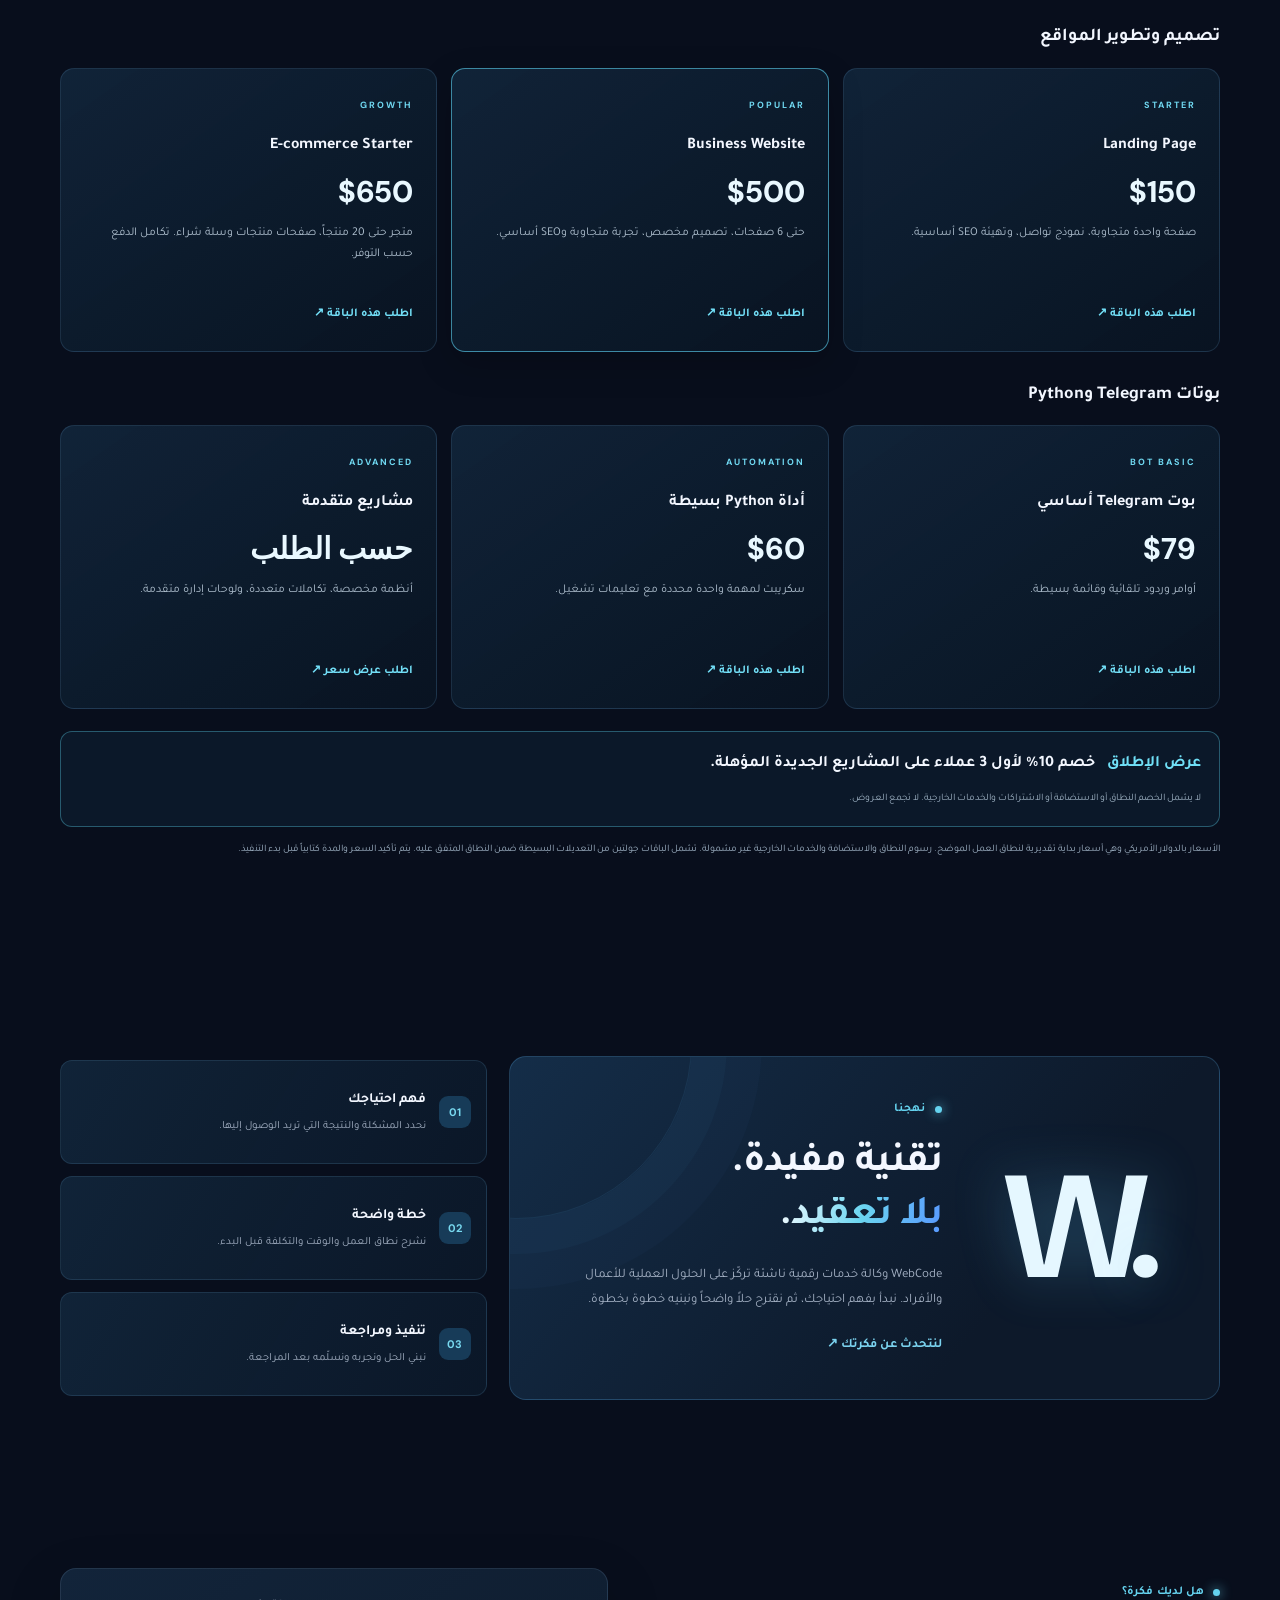
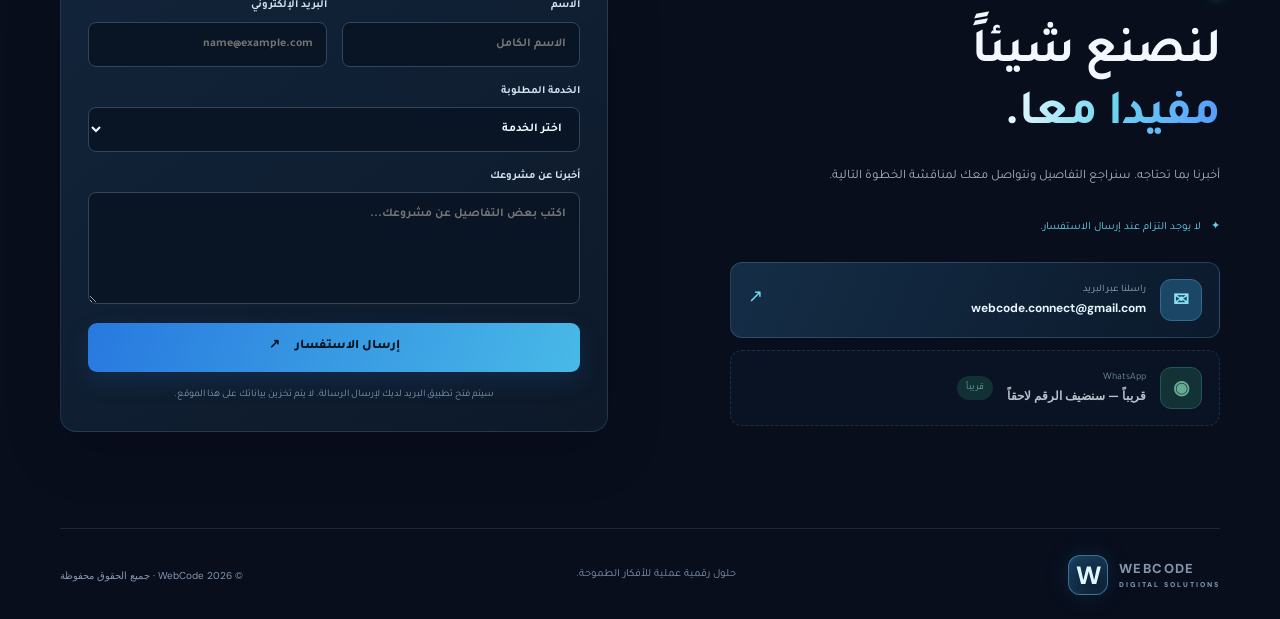
==== commit 1bce5287: "Update index.html" ====
--- a/index.html
+++ b/index.html
@@ -41,7 +41,7 @@
 <article class="work-card portfolio-card"><a class="demo-open portfolio-image-link" href="https://purple-paper-d3b8.toniwdih.workers.dev/" target="_blank" rel="noopener noreferrer" aria-label="افتح متجر AVELI"><img class="portfolio-image" src="assets/portfolio/aveli-preview.jpg" alt="معاينة متجر AVELI الإلكتروني" loading="lazy"><span class="portfolio-open-label" data-i18n="openDemo">OPEN DEMO ↗</span></a><div class="work-meta"><div><span class="portfolio-category" data-i18n="portfolioStoreType">E-COMMERCE</span><h3>AVELI — Everyday Edit</h3><small class="work-description" data-i18n="portfolioStoreDesc">متجر إلكتروني مع بحث وتصنيفات وصفحات منتجات وسلة مشتريات؛ الدفع للعرض التجريبي فقط.</small></div><a class="work-tag demo-link" href="https://purple-paper-d3b8.toniwdih.workers.dev/" target="_blank" rel="noopener noreferrer" data-i18n="tryStore">جرّب المتجر ↗</a></div></article>
 <article class="work-card portfolio-card"><a class="demo-open portfolio-image-link" href="https://long-lab-05aa.toniwdih.workers.dev/" target="_blank" rel="noopener noreferrer" aria-label="افتح موقع LUMORA Interiors"><img class="portfolio-image" src="assets/portfolio/lumora-preview.jpg" alt="معاينة بصرية لهوية LUMORA Interiors" loading="lazy"><span class="portfolio-open-label" data-i18n="openDemo">OPEN DEMO ↗</span></a><div class="work-meta"><div><span class="portfolio-category" data-i18n="portfolioBusinessType">BUSINESS WEBSITE</span><h3>LUMORA Interiors</h3><small class="work-description" data-i18n="portfolioBusinessDesc">موقع لاستوديو تصميم داخلي بهوية بصرية راقية، خدمات ومعرض مشاريع ونموذج تواصل تجريبي.</small></div><a class="work-tag demo-link" href="https://long-lab-05aa.toniwdih.workers.dev/" target="_blank" rel="noopener noreferrer" data-i18n="tryWebsite">استكشف الموقع ↗</a></div></article>
 <article class="work-card portfolio-card"><a class="demo-open portfolio-image-link" href="https://red-boat-3a5e.toniwdih.workers.dev/" target="_blank" rel="noopener noreferrer" aria-label="افتح لوحة NOVA Commerce Suite"><img class="portfolio-image" src="assets/portfolio/nova-dashboard-preview.jpg" alt="معاينة لوحة NOVA Commerce Suite" loading="lazy"><span class="portfolio-open-label" data-i18n="openDemo">OPEN DEMO ↗</span></a><div class="work-meta"><div><span class="portfolio-category" data-i18n="portfolioDashboardType">ADMIN DASHBOARD</span><h3>NOVA Commerce Suite</h3><small class="work-description" data-i18n="portfolioDashboardDesc">لوحة إدارة للطلبات والمنتجات والعملاء مع تحليلات وتصدير CSV؛ البيانات محلية وتجريبية.</small></div><a class="work-tag demo-link" href="https://red-boat-3a5e.toniwdih.workers.dev/" target="_blank" rel="noopener noreferrer" data-i18n="tryDashboard">جرّب اللوحة ↗</a></div></article>
-<article class="work-card portfolio-card"><a class="demo-open portfolio-image-link" href="https://t.me/NOVA_WebCode_Assistant_bot" target="_blank" rel="noopener noreferrer" aria-label="جرّب NOVA Assistant على Telegram"><img class="portfolio-image" src="assets/portfolio/nova-assistant-preview.jpg" alt="لقطة من محادثة NOVA Assistant على Telegram" loading="lazy"><span class="portfolio-open-label portfolio-live-label" data-i18n="telegramLive">TELEGRAM DEMO ↗</span></a><div class="work-meta"><div><span class="portfolio-category" data-i18n="portfolioBotType">TELEGRAM BOT</span><h3>NOVA Assistant</h3><small class="work-description" data-i18n="novaBotDesc">بوت Telegram لاستقبال طلبات العملاء وحفظها ومتابعتها من لوحة إدارة.</small></div><a class="work-tag demo-link live-demo-tag" href="https://t.me/NOVA_WebCode_Assistant_bot" target="_blank" rel="noopener noreferrer" data-i18n="tryBot">جرّب البوت ↗</a></div></article>
+<article class="work-card portfolio-card"><a class="demo-open portfolio-image-link" href="https://t.me/NOVA_WebCode_Assistant33_bot" target="_blank" rel="noopener noreferrer" aria-label="جرّب NOVA Assistant على Telegram"><img class="portfolio-image" src="assets/portfolio/nova-assistant-preview.jpg" alt="لقطة من محادثة NOVA Assistant على Telegram" loading="lazy"><span class="portfolio-open-label portfolio-live-label" data-i18n="telegramLive">TELEGRAM DEMO ↗</span></a><div class="work-meta"><div><span class="portfolio-category" data-i18n="portfolioBotType">TELEGRAM BOT</span><h3>NOVA Assistant</h3><small class="work-description" data-i18n="novaBotDesc">بوت Telegram لاستقبال طلبات العملاء وحفظها ومتابعتها من لوحة إدارة.</small></div><a class="work-tag demo-link live-demo-tag" href="https://t.me/NOVA_WebCode_Assistant_bot" target="_blank" rel="noopener noreferrer" data-i18n="tryBot">جرّب البوت ↗</a></div></article>
 </div><p class="portfolio-note" data-i18n="portfolioNote">ملاحظة: هذه عينات عرض مستقلة وليست مشاريع عملاء. بعض الوظائف والبيانات تجريبية وليست مهيأة للمعاملات الحقيقية.</p><div class="work-cta"><p data-i18n="workCtaText">هل تحتاج إلى حل مشابه يناسب طريقة عملك؟ دعنا نناقش فكرتك.</p><a class="button button-outline" href="#contact" data-i18n="workCta">اطلب خدمة <span class="arrow">↗</span></a></div></section>
 <section class="section section-shell pricing-section" id="pricing"><div class="section-heading"><div><div class="eyebrow"><span class="eyebrow-dot"></span><span data-i18n="pricingEyebrow">أسعار واضحة</span></div><h2 data-i18n="pricingTitle">باقات تناسب<br><span>حجم مشروعك.</span></h2></div><p data-i18n="pricingIntro">أسعار إطلاق بالدولار الأمريكي. نحدد السعر النهائي بعد مراجعة المتطلبات، أما المشاريع المتقدمة فتحتاج عرض سعر مخصصاً.</p></div>
 <div class="pricing-group"><h3 data-i18n="pricingWebGroup">تصميم وتطوير المواقع</h3><div class="price-grid">
@@ -68,4 +68,4 @@
 <input type="hidden" name="_template" value="table"><label><span data-i18n="formName">الاسم</span><input name="name" required maxlength="80" autocomplete="name" placeholder="الاسم الكامل" data-i18n-placeholder="namePlaceholder"></label><label><span data-i18n="formEmail">البريد الإلكتروني</span><input name="_replyto" type="email" required maxlength="120" autocomplete="email" placeholder="name@example.com" data-i18n-placeholder="emailPlaceholder"></label><label><span data-i18n="formService">الخدمة المطلوبة</span><select name="service" required><option value="" data-i18n="chooseService">اختر الخدمة</option><option value="Website">تطوير موقع إلكتروني</option><option value="Telegram bot">بوت تيليغرام</option><option value="Python automation">أتمتة Python</option><option value="Business system">نظام إدارة</option><option value="Other">طلب آخر</option></select></label><label><span data-i18n="formDetails">أخبرنا عن مشروعك</span><textarea name="details" rows="4" required maxlength="1500" placeholder="اكتب بعض التفاصيل عن مشروعك..." data-i18n-placeholder="detailsPlaceholder"></textarea></label><button class="button button-primary submit-button" type="submit"><span data-i18n="sendRequest">إرسال الاستفسار</span><span>↗</span></button><p class="form-hint" id="formHint" data-i18n="formHint">سيتم فتح تطبيق البريد لديك لإرسال الرسالة. لا يتم تخزين بياناتك على هذا الموقع.</p></form></section>
 </main>
 <footer class="site-footer section-shell"><a class="brand" href="#home"><span class="brand-mark" aria-hidden="true">W</span><span class="brand-name">WEBCODE<span>DIGITAL SOLUTIONS</span></span></a><p data-i18n="footerText">حلول رقمية عملية للأفكار الطموحة.</p><span>© <span id="year"></span> WebCode · <span data-i18n="rights">جميع الحقوق محفوظة</span></span></footer>
-<script src="script.js"></script></body></html>+<script src="script.js"></script></body></html>
